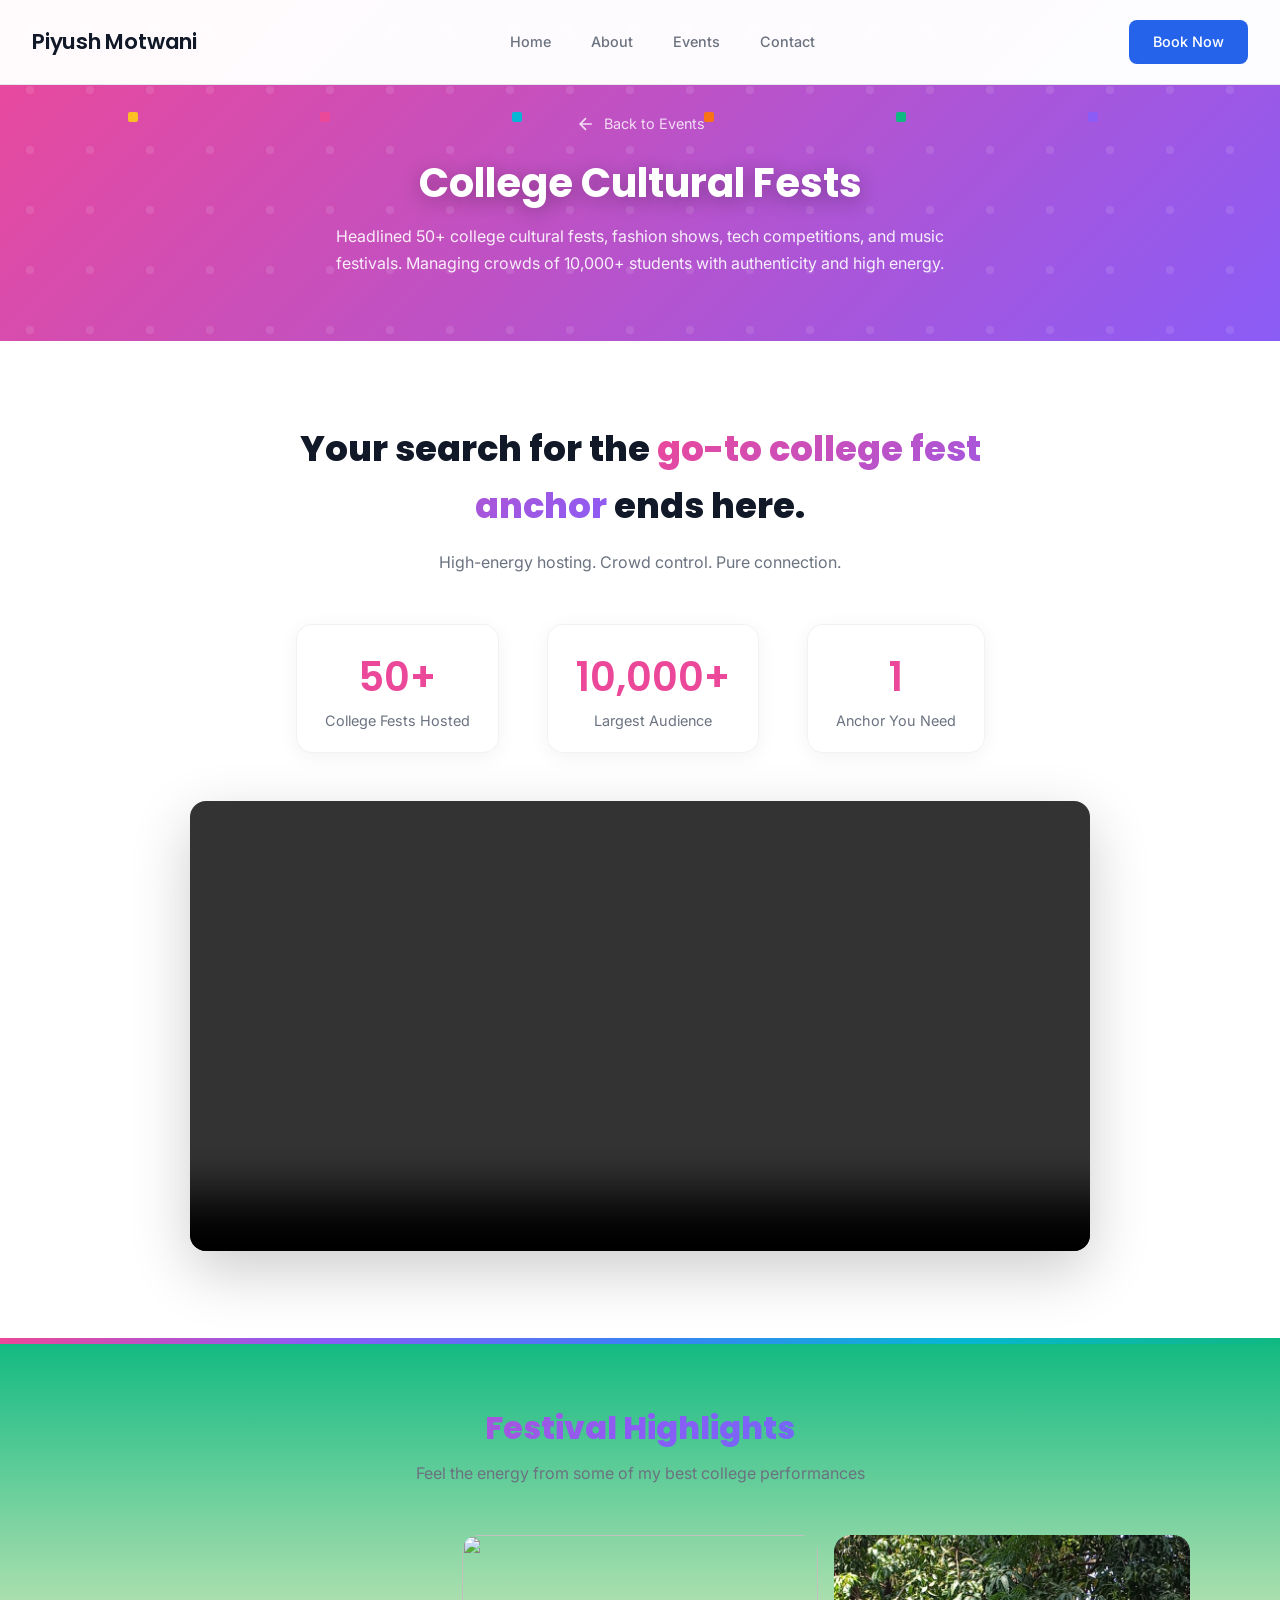
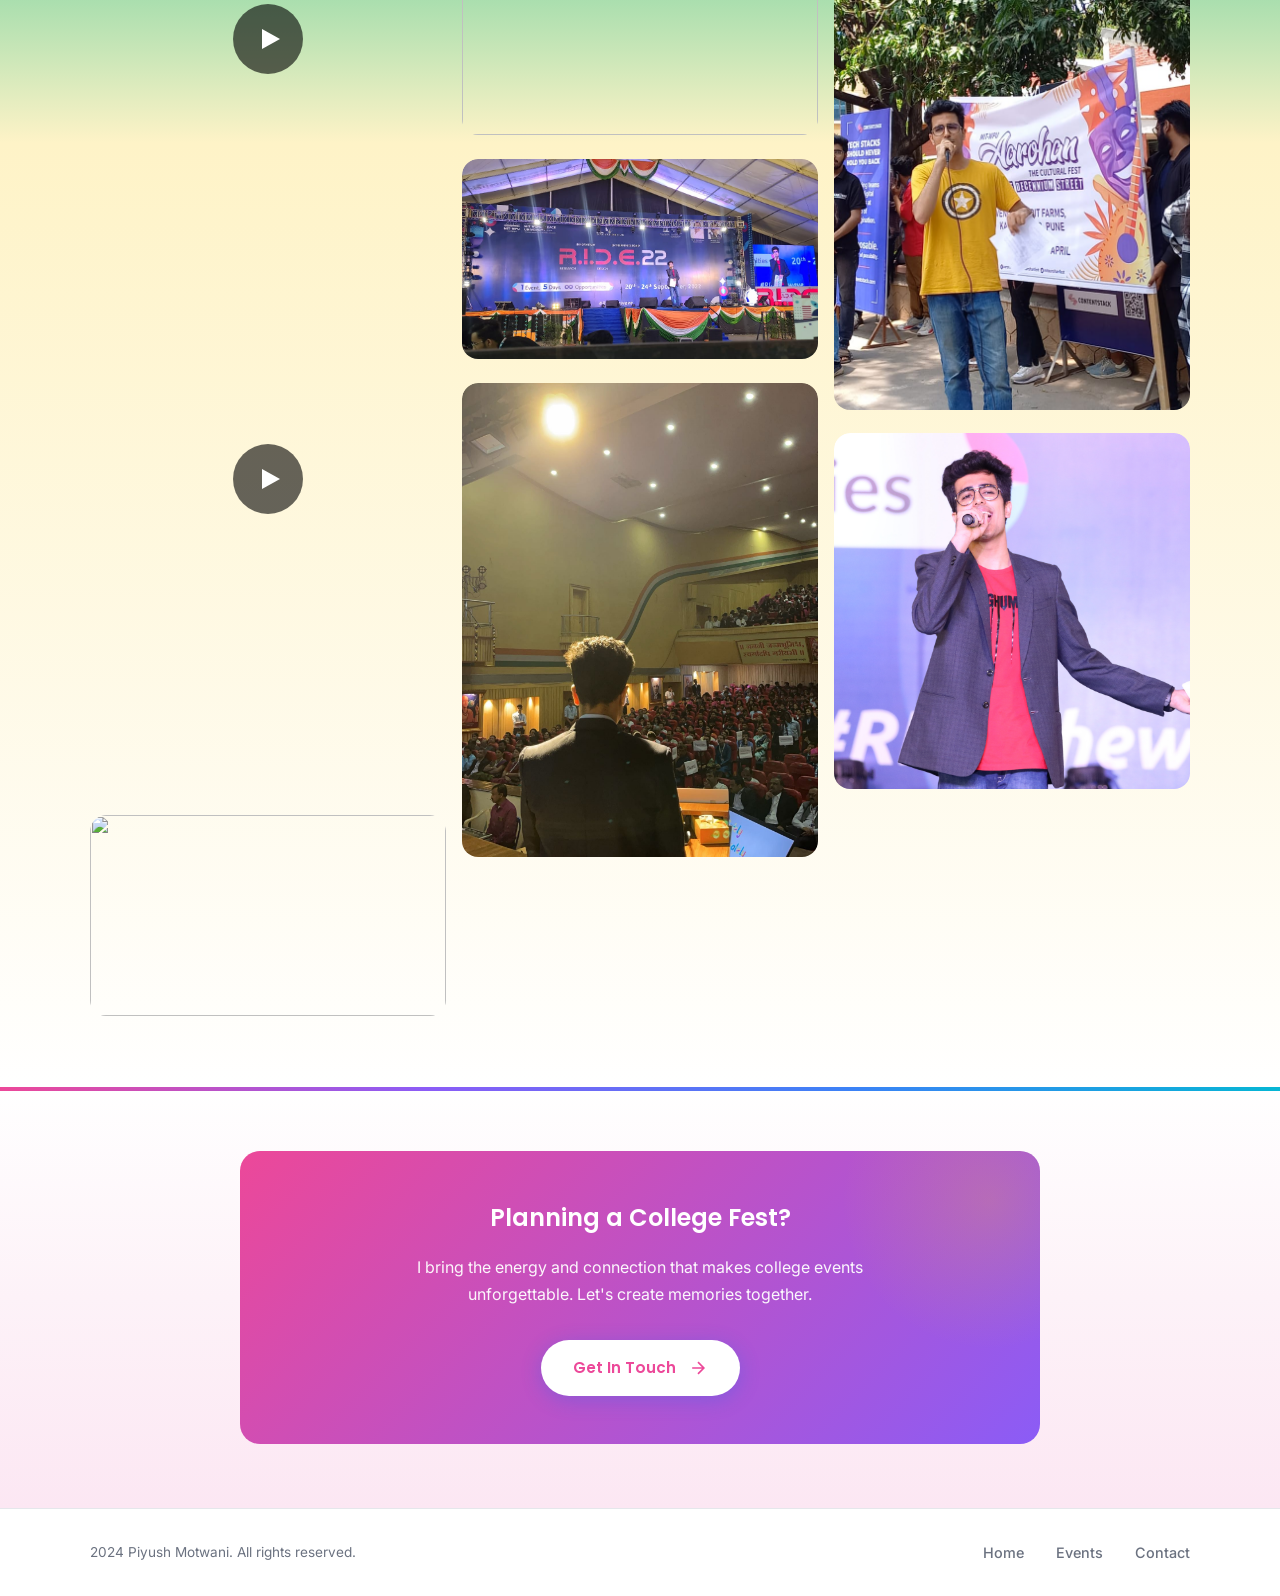
==== events/college-fests.html @ 64f646f7 "Initial portfolio upload" ====
<!DOCTYPE html>
<html lang="en">

<head>
  <meta charset="UTF-8">
  <meta name="viewport" content="width=device-width, initial-scale=1.0">
  <title>College Cultural Fests | Piyush Motwani</title>
  <meta name="description"
    content="Headlined 50+ college cultural fests, fashion shows, tech competitions, and music festivals. High energy hosting for crowds of 10,000+ students.">
  <meta name="keywords"
    content="College Fest, Cultural Events, College Host, Campus Events, Youth Events, Student Events">
  <link rel="preconnect" href="https://fonts.googleapis.com">
  <link rel="preconnect" href="https://fonts.gstatic.com" crossorigin>
  <link
    href="https://fonts.googleapis.com/css2?family=Poppins:wght@400;500;600;700;800&family=Inter:wght@400;500;600&display=swap"
    rel="stylesheet">
  <link rel="stylesheet" href="../style.css">
  <link rel="stylesheet" href="../eventpage.css">
  <style>
    /* Funky College Fest Theme - Bright & Energetic */
    :root {
      --fest-pink: #EC4899;
      --fest-purple: #8B5CF6;
      --fest-blue: #3B82F6;
      --fest-cyan: #06B6D4;
      --fest-yellow: #FBBF24;
      --fest-orange: #F97316;
      --fest-green: #10B981;
    }

    .fest-header {
      background: linear-gradient(135deg, #EC4899 0%, #8B5CF6 25%, #3B82F6 50%, #06B6D4 75%, #10B981 100%);
      background-size: 400% 400%;
      animation: gradientShift 10s ease infinite;
      color: #ffffff;
      padding: 7rem 2rem 4rem;
      position: relative;
      overflow: hidden;
    }

    .event-header.fest-header {
      width: 100%;
      max-width: 100%;
      margin: 0;
      border-radius: 0;
      /* optional */
    }

    @keyframes gradientShift {
      0% {
        background-position: 0% 50%;
      }

      50% {
        background-position: 100% 50%;
      }

      100% {
        background-position: 0% 50%;
      }
    }

    .fest-header::before {
      content: '';
      position: absolute;
      top: 0;
      left: 0;
      right: 0;
      bottom: 0;
      background: url("data:image/svg+xml,%3Csvg width='60' height='60' viewBox='0 0 60 60' xmlns='http://www.w3.org/2000/svg'%3E%3Cg fill='none' fill-rule='evenodd'%3E%3Cg fill='%23ffffff' fill-opacity='0.1'%3E%3Ccircle cx='30' cy='30' r='4'/%3E%3C/g%3E%3C/g%3E%3C/svg%3E");
      pointer-events: none;
    }

    /* Floating confetti effect */
    .confetti {
      position: absolute;
      width: 10px;
      height: 10px;
      border-radius: 2px;
      animation: confettiFall 5s linear infinite;
    }

    .confetti:nth-child(1) {
      left: 10%;
      animation-delay: 0s;
      background: var(--fest-yellow);
    }

    .confetti:nth-child(2) {
      left: 25%;
      animation-delay: 1s;
      background: var(--fest-pink);
    }

    .confetti:nth-child(3) {
      left: 40%;
      animation-delay: 2s;
      background: var(--fest-cyan);
    }

    .confetti:nth-child(4) {
      left: 55%;
      animation-delay: 0.5s;
      background: var(--fest-orange);
    }

    .confetti:nth-child(5) {
      left: 70%;
      animation-delay: 1.5s;
      background: var(--fest-green);
    }

    .confetti:nth-child(6) {
      left: 85%;
      animation-delay: 2.5s;
      background: var(--fest-purple);
    }

    @keyframes confettiFall {
      0% {
        transform: translateY(-100px) rotate(0deg);
        opacity: 1;
      }

      100% {
        transform: translateY(600px) rotate(720deg);
        opacity: 0;
      }
    }

    .fest-header .back-link {
      color: rgba(255, 255, 255, 0.8);
      position: relative;
      z-index: 10;
    }

    .fest-header .back-link:hover {
      color: #ffffff;
    }

    .fest-header .event-page-title {
      color: #ffffff;
      position: relative;
      z-index: 10;
      text-shadow: 0 4px 20px rgba(0, 0, 0, 0.3);
    }

    .fest-header .event-page-subtitle {
      color: rgba(255, 255, 255, 0.9);
      position: relative;
      z-index: 10;
    }

    /* Content Section */
    .fest-section {
      padding: 4rem 2rem;
      background: linear-gradient(180deg, #10B981 0%, #FEF3C7 30%, #ffffff 100%);
      position: relative;
    }

    .fest-section::before {
      content: '';
      position: absolute;
      top: 0;
      left: 0;
      right: 0;
      height: 6px;
      background: linear-gradient(90deg, var(--fest-pink), var(--fest-purple), var(--fest-blue), var(--fest-cyan), var(--fest-green));
    }

    .fest-container {
      max-width: 1100px;
      margin: 0 auto;
    }

    .section-header-fest {
      text-align: center;
      margin-bottom: 3rem;
    }

    .section-header-fest h2 {
      font-size: 2rem;
      font-weight: 800;
      background: linear-gradient(135deg, var(--fest-pink), var(--fest-purple), var(--fest-blue));
      -webkit-background-clip: text;
      -webkit-text-fill-color: transparent;
      background-clip: text;
      margin-bottom: 0.5rem;
    }

    .section-header-fest p {
      color: #6B7280;
      font-size: 1rem;
    }

    .fest-collage {
      column-count: 3;
      column-gap: 1rem;
    }

    /* EACH ITEM */
    .fest-collage>* {
      break-inside: avoid;
      margin-bottom: 1rem;
      border-radius: 16px;
      overflow: hidden;
    }

    .photo img,
    .video video {
      width: 100%;
      border-radius: 16px;
    }

    /* LANDSCAPE */
    .landscape img {
      aspect-ratio: 16/9;
      object-fit: cover;
    }

    /* PORTRAIT */
    .portrait img {
      aspect-ratio: 3/4;
      object-fit: cover;
    }

    /* SQUARE */
    .square img {
      aspect-ratio: 1/1;
      object-fit: cover;
    }

    /* VIDEOS */
    .video video {
      width: 100%;
      aspect-ratio: 16/9;
      object-fit: cover;
    }

    .portrait-video video {
      aspect-ratio: 9/16;
    }

    /* COMMON */
    .photo,
    .video,
    .brand-tile {
      border-radius: 16px;
      overflow: hidden;
      position: relative;
    }

    /* MEDIA */
    .photo img,
    .video video {
      width: 100%;
      height: 100%;
      object-fit: cover;
    }

    /* ===== CUSTOM LAYOUT (NOT BORING GRID) ===== */

    /* LANDSCAPE VIDEO */
    .landscape-video {
      grid-column: 1 / 5;
      grid-row: span 3;
    }

    /* PORTRAIT VIDEO */
    .portrait-video {
      grid-column: 5 / 7;
      grid-row: span 3;
    }

    /* LANDSCAPE IMAGES */
    .landscape {
      grid-column: span 3;
      grid-row: span 2;
    }

    /* PORTRAIT IMAGES */
    .portrait {
      grid-column: span 2;
      grid-row: span 3;
    }

    /* SQUARE */
    .square {
      grid-column: span 2;
      grid-row: span 2;
    }

    .brand-tile {
      padding: 2rem;
      color: white;
      text-align: center;
      font-weight: 600;
      background: linear-gradient(135deg, #EC4899, #8B5CF6);
      position: relative;
      overflow: hidden;
    }

    /* floating bubbles */
    .brand-tile::before,
    .brand-tile::after {
      content: '';
      position: absolute;
      border-radius: 50%;
      background: rgba(255, 255, 255, 0.1);
    }

    .brand-tile::before {
      width: 120px;
      height: 120px;
      top: -40px;
      right: -40px;
    }

    .brand-tile::after {
      width: 80px;
      height: 80px;
      bottom: -20px;
      left: -20px;
    }

    @media (max-width: 900px) {
      .fest-collage {
        column-count: 2;
      }
    }

    @media (max-width: 600px) {
      .fest-collage {
        column-count: 1;
      }
    }


    /* BIG NUMBER TILE */
    .big-text {
      grid-column: span 2;
      grid-row: span 2;
    }

    .big-text h3 {
      font-size: 2.5rem;
      font-weight: 800;
    }

    .big-text p {
      font-size: 0.9rem;
      opacity: 0.9;
    }

    /* KEYWORDS TILE */
    .keywords {
      grid-column: span 2;
      grid-row: span 2;
      background: linear-gradient(135deg, #3B82F6, #06B6D4);
    }

    .keywords span {
      font-size: 0.9rem;
      margin: 3px 0;
    }

    .brand-tile::after {
      content: '';
      position: absolute;
      width: 120px;
      height: 120px;
      background: rgba(255, 255, 255, 0.1);
      border-radius: 50%;
      top: -40px;
      right: -40px;
    }

    @media (max-width: 900px) {
      .fest-collage {
        grid-template-columns: repeat(2, 1fr);
        grid-auto-rows: auto;
      }

      .landscape-video,
      .portrait-video {
        grid-column: 1 / -1;
      }

      .landscape,
      .portrait,
      .square,
      .brand-tile {
        grid-column: span 1;
      }
    }

    @media (max-width: 600px) {
      .fest-collage {
        grid-template-columns: 1fr;
      }

      * {
        grid-column: 1 !important;
      }
    }



    /* Photo placeholders */
    .photo-placeholder-fest {
      background: linear-gradient(135deg, #F9FAFB 0%, #F3F4F6 100%);
      border: 2px dashed #D1D5DB;
      border-radius: 16px;
      display: flex;
      flex-direction: column;
      align-items: center;
      justify-content: center;
      padding: 1.5rem 1rem;
      text-align: center;
      transition: all 0.3s ease;
      min-height: 180px;
    }

    .photo-placeholder-fest:hover {
      border-color: var(--fest-pink);
      background: linear-gradient(135deg, #FCE7F3 0%, #F5D0FE 100%);
      transform: translateY(-5px) scale(1.02);
      box-shadow: 0 15px 40px rgba(236, 72, 153, 0.2);
    }

    .photo-placeholder-fest svg {
      width: 40px;
      height: 40px;
      color: #9CA3AF;
      margin-bottom: 0.75rem;
    }

    .photo-placeholder-fest:hover svg {
      color: var(--fest-pink);
    }

    .photo-placeholder-fest .ratio-text {
      font-family: 'Poppins', sans-serif;
      font-weight: 600;
      font-size: 0.9rem;
      color: #6B7280;
      margin-bottom: 0.25rem;
    }

    .photo-placeholder-fest:hover .ratio-text {
      color: var(--fest-pink);
    }

    .photo-placeholder-fest .instruction {
      font-size: 0.7rem;
      color: #9CA3AF;
    }

    /* Video placeholders */
    .video-placeholder-fest {
      background: linear-gradient(135deg, #1F2937 0%, #111827 100%);
      border-radius: 16px;
      display: flex;
      flex-direction: column;
      align-items: center;
      justify-content: center;
      padding: 2rem 1rem;
      text-align: center;
      position: relative;
      overflow: hidden;
      box-shadow: 0 10px 40px rgba(0, 0, 0, 0.2);
      transition: all 0.4s ease;
    }

    .video-placeholder-fest:hover {
      transform: translateY(-8px) scale(1.02);
      box-shadow: 0 20px 60px rgba(139, 92, 246, 0.3);
    }

    .video-placeholder-fest::before {
      content: '';
      position: absolute;
      top: -50%;
      left: -50%;
      width: 200%;
      height: 200%;
      background: conic-gradient(from 0deg, transparent, rgba(236, 72, 153, 0.1), transparent 30%);
      animation: rotateGlow 8s linear infinite;
    }

    @keyframes rotateGlow {
      100% {
        transform: rotate(360deg);
      }
    }

    .video-placeholder-fest svg {
      width: 48px;
      height: 48px;
      color: var(--fest-pink);
      margin-bottom: 1rem;
      position: relative;
      z-index: 1;
    }

    .video-placeholder-fest .ratio-text {
      font-family: 'Poppins', sans-serif;
      font-weight: 600;
      font-size: 0.95rem;
      color: #ffffff;
      margin-bottom: 0.25rem;
      position: relative;
      z-index: 1;
    }

    .video-placeholder-fest .instruction {
      font-size: 0.7rem;
      color: rgba(255, 255, 255, 0.5);
      position: relative;
      z-index: 1;
    }

    /* Fest CTA */
    .fest-cta {
      padding: 4rem 2rem;
      background: linear-gradient(180deg, #ffffff 0%, #FDF2F8 50%, #FCE7F3 100%);
      position: relative;
    }

    .fest-cta::before {
      content: '';
      position: absolute;
      top: 0;
      left: 0;
      right: 0;
      height: 4px;
      background: linear-gradient(90deg, var(--fest-pink), var(--fest-purple), var(--fest-blue), var(--fest-cyan));
    }

    .fest-cta .cta-box {
      background: linear-gradient(135deg, var(--fest-pink) 0%, var(--fest-purple) 100%);
      border-radius: 20px;
      padding: 3rem;
      text-align: center;
      color: #ffffff;
      position: relative;
      overflow: hidden;
    }

    .fest-cta .cta-box::before {
      content: '';
      position: absolute;
      width: 300px;
      height: 300px;
      background: radial-gradient(circle, rgba(251, 191, 36, 0.2) 0%, transparent 70%);
      top: -100px;
      right: -100px;
    }

    .fest-cta .cta-box h3 {
      font-size: 1.5rem;
      margin-bottom: 1rem;
      position: relative;
    }

    .fest-cta .cta-box p {
      opacity: 0.95;
      margin-bottom: 2rem;
      max-width: 500px;
      margin-left: auto;
      margin-right: auto;
      line-height: 1.7;
      position: relative;
    }

    .fest-cta .contact-main-cta {
      background: #ffffff;
      color: var(--fest-pink);
      position: relative;
    }

    .fest-cta .contact-main-cta:hover {
      box-shadow: 0 15px 40px rgba(0, 0, 0, 0.3);
    }

    /* Reveal animations */
    .reveal-on-scroll {
      opacity: 0;
      transform: translateY(30px);
      transition: opacity 0.8s ease, transform 0.8s ease;
    }

    .reveal-on-scroll.visible {
      opacity: 1;
      transform: translateY(0);
    }

    @media (max-width: 900px) {
      .fest-collage {
        grid-template-columns: repeat(2, 1fr);
        grid-auto-rows: auto;
      }

      .landscape,
      .portrait,
      .square {
        grid-column: span 1;
      }

      .video-2 {
        grid-column: 1 / -1;
      }
    }

    @media (max-width: 600px) {
      .fest-collage {
        grid-template-columns: 1fr;
      }

      .landscape,
      .portrait,
      .square,
      .video-2 {
        grid-column: 1;
      }
    }


    .fest-proof {
      padding: 5rem 2rem;
      background: #ffffff;
      text-align: center;
    }

    .proof-title {
      font-size: 2.2rem;
      font-weight: 800;
      max-width: 700px;
      margin: 0 auto 1rem;
    }

    .proof-title span {
      background: linear-gradient(135deg, #EC4899, #8B5CF6);
      -webkit-background-clip: text;
      -webkit-text-fill-color: transparent;
    }

    .proof-subtitle {
      color: #6B7280;
      margin-bottom: 3rem;
    }

    .proof-stats {
      display: flex;
      justify-content: center;
      gap: 3rem;
      margin-bottom: 3rem;
      flex-wrap: wrap;
    }

    .stat h3 {
      font-size: 2.5rem;
      color: #EC4899;
    }

    .stat p {
      font-size: 0.9rem;
      color: #6B7280;
    }

    .main-video video {
      width: 100%;
      max-width: 900px;
      border-radius: 16px;
      box-shadow: 0 20px 60px rgba(0, 0, 0, 0.2);
    }

    /* VIDEO CONTAINER */
    .video {
      position: relative;
      cursor: pointer;
    }

    /* VIDEO */
    .video video {
      width: 100%;
      height: 100%;
      object-fit: cover;
      border-radius: 16px;
    }

    /* PLAY BUTTON OVERLAY */
    .play-button {
      position: absolute;
      top: 50%;
      left: 50%;
      transform: translate(-50%, -50%);
      width: 70px;
      height: 70px;
      background: rgba(0, 0, 0, 0.6);
      border-radius: 50%;
      display: flex;
      align-items: center;
      justify-content: center;
      transition: 0.3s ease;
    }

    /* TRIANGLE ICON */
    .play-button::before {
      content: '';
      border-left: 18px solid white;
      border-top: 10px solid transparent;
      border-bottom: 10px solid transparent;
      margin-left: 5px;
    }

    /* HIDE BUTTON WHEN PLAYING */
    .video.playing .play-button {
      opacity: 0;
      pointer-events: none;
    }

    /* HOVER EFFECT */
    .video:hover .play-button {
      transform: translate(-50%, -50%) scale(1.1);
    }
  </style>
</head>

<body>
  <nav id="nav" class="scrolled">
    <a href="../index.html" class="logo visible">Piyush Motwani</a>
    <ul class="nav-links">
      <li><a href="../index.html#home">Home</a></li>
      <li><a href="../index.html#about">About</a></li>
      <li><a href="../index.html#events">Events</a></li>
      <li><a href="../index.html#contact">Contact</a></li>
    </ul>
    <a href="../index.html#contact" class="nav-cta">Book Now</a>
    <button class="mobile-menu-btn" id="mobileMenuBtn" aria-label="Toggle menu">
      <span></span><span></span><span></span>
    </button>
  </nav>

  <div class="mobile-nav" id="mobileNav">
    <button class="mobile-nav-close" id="mobileNavClose" aria-label="Close menu">&times;</button>
    <ul class="mobile-nav-links">
      <li><a href="../index.html#home">Home</a></li>
      <li><a href="../index.html#about">About</a></li>
      <li><a href="../index.html#events">Events</a></li>
      <li><a href="../index.html#contact">Contact</a></li>
    </ul>
  </div>

  <section class="event-header fest-header">
    <!-- Confetti elements -->
    <div class="confetti"></div>
    <div class="confetti"></div>
    <div class="confetti"></div>
    <div class="confetti"></div>
    <div class="confetti"></div>
    <div class="confetti"></div>

    <a href="../index.html#events" class="back-link">
      <svg width="20" height="20" viewBox="0 0 24 24" fill="none" stroke="currentColor" stroke-width="2">
        <path d="M19 12H5M12 19l-7-7 7-7" />
      </svg>
      Back to Events
    </a>
    <h1 class="event-page-title">College Cultural Fests</h1>
    <p class="event-page-subtitle">Headlined 50+ college cultural fests, fashion shows, tech competitions, and music
      festivals. Managing crowds of 10,000+ students with authenticity and high energy.</p>
  </section>


  <section class="fest-proof">
    <div class="fest-proof-container">

      <h2 class="proof-title reveal-on-scroll">
        Your search for the <span>go-to college fest anchor</span> ends here.
      </h2>

      <p class="proof-subtitle reveal-on-scroll">
        High-energy hosting. Crowd control. Pure connection.
      </p>

      <div class="proof-stats">
        <div class="stat reveal-on-scroll">
          <h3>50+</h3>
          <p>College Fests Hosted</p>
        </div>
        <div class="stat reveal-on-scroll" style="transition-delay:0.1s;">
          <h3>10,000+</h3>
          <p>Largest Audience</p>
        </div>
        <div class="stat reveal-on-scroll" style="transition-delay:0.2s;">
          <h3>1</h3>
          <p>Anchor You Need</p>
        </div>
      </div>

      <!-- MAIN PROOF VIDEO -->
      <div class="main-video reveal-on-scroll">
        <video src="/college_data/Goosebumps - Wait for it !.mp4" controls></video>
      </div>

    </div>
  </section>

  <section class="fest-section">
    <div class="fest-container">
      <div class="section-header-fest reveal-on-scroll">
        <h2>Festival Highlights</h2>
        <p>Feel the energy from some of my best college performances</p>
      </div>

      <div class="fest-collage">

        <!-- LANDSCAPE VIDEO -->
        <div class="video landscape-video">
          <video preload="metadata" onclick="toggleVideo(event, this)">
            <source src="/college_data/Anchoring MIT WPU Syntropy 2023 - Cultural Program.mp4">
          </video>
          <div class="play-button"></div>
        </div>

        <!-- PORTRAIT VIDEO -->
        <div class="video portrait-video">
          <video preload="metadata" onclick="toggleVideo(event, this)">
            <source src="/college_data/texephyr.mp4">
          </video>
          <div class="play-button"></div>
        </div>

        <!-- LANDSCAPE IMAGES -->
        <div class="photo landscape"><img src="/college_data/landscape1.jpg"></div>
        <div class="photo landscape"><img src="/college_data/landscape2.JPG"></div>
        <div class="photo landscape"><img src="/college_data/landscape3.jpeg"></div>

        <!-- PORTRAIT IMAGES -->
        <div class="photo portrait"><img src="/college_data/potrait1.JPG"></div>
        <div class="photo portrait"><img src="/college_data/potrait2.jpg"></div>

        <!-- SQUARE -->
        <div class="photo square"><img src="/college_data/Piyush Motwani CSI INformal photo.png"></div>


      </div>
    </div>
  </section>

  <section class="fest-cta">
    <div class="event-container">
      <div class="cta-box reveal-on-scroll">
        <h3>Planning a College Fest?</h3>
        <p>I bring the energy and connection that makes college events unforgettable. Let's create memories together.
        </p>
        <a href="../index.html#contact" class="contact-main-cta">
          <span>Get In Touch</span>
          <svg width="20" height="20" viewBox="0 0 24 24" fill="none" stroke="currentColor" stroke-width="2">
            <path d="M5 12h14M12 5l7 7-7 7" />
          </svg>
        </a>
      </div>
    </div>
  </section>

  <footer>
    <div class="footer-content">
      <p class="copyright">2024 Piyush Motwani. All rights reserved.</p>
      <div class="footer-links">
        <a href="../index.html#home">Home</a>
        <a href="../index.html#events">Events</a>
        <a href="../index.html#contact">Contact</a>
      </div>
    </div>
  </footer>

  <script>
    document.addEventListener('DOMContentLoaded', () => {
      // Mobile navigation
      const mobileMenuBtn = document.getElementById('mobileMenuBtn');
      const mobileNav = document.getElementById('mobileNav');
      const mobileNavClose = document.getElementById('mobileNavClose');
      if (mobileMenuBtn && mobileNav) {
        mobileMenuBtn.addEventListener('click', () => mobileNav.classList.add('active'));
        if (mobileNavClose) mobileNavClose.addEventListener('click', () => mobileNav.classList.remove('active'));
        mobileNav.querySelectorAll('a').forEach(link => link.addEventListener('click', () => mobileNav.classList.remove('active')));
      }

      // Scroll reveal animations
      const revealElements = document.querySelectorAll('.reveal-on-scroll');
      const observer = new IntersectionObserver((entries) => {
        entries.forEach(entry => {
          if (entry.isIntersecting) {
            entry.target.classList.add('visible');
          }
        });
      }, { threshold: 0.1 });

      revealElements.forEach(el => observer.observe(el));
    });


    function toggleVideo(event, video) {
      event.stopPropagation();

      const container = video.parentElement;

      if (video.paused) {
        // Pause others
        document.querySelectorAll(".video video").forEach(v => {
          v.pause();
          v.parentElement.classList.remove("playing");
          v.removeAttribute("controls");
        });

        video.play();
        video.setAttribute("controls", true);
        container.classList.add("playing");

      } else {
        video.pause();
        container.classList.remove("playing");
      }
    }



  </script>
</body>

</html>
---- style.css ----
* {
  margin: 0;
  padding: 0;
  box-sizing: border-box;
}

:root {
  --bg: #ffffff;
  --bg-card: #ffffff;
  --text: #111827;
  --text-muted: #6b7280;
  --primary: #2563eb;
  --primary-dark: #1d4ed8;
  --primary-light: rgba(37, 99, 235, 0.1);
  --accent: #f97316;
  --accent-light: rgba(249, 115, 22, 0.1);
  --border: #e5e7eb;
  --teal: #14b8a6;
  --teal-light: rgba(20, 184, 166, 0.1);
  --gold: #f59e0b;
  --purple: #8b5cf6;
  --purple-light: rgba(139, 92, 246, 0.1);
  --pink: #ec4899;
  --green: #10b981;
}

html {
  scroll-behavior: smooth;
}

body {
  font-family: 'Inter', sans-serif;
  background: var(--bg);
  color: var(--text);
  line-height: 1.6;
  overflow-x: hidden;
}

h1,
h2,
h3,
h4 {
  font-family: 'Poppins', sans-serif;
  font-weight: 600;
}

/* Navigation */
nav {
  position: fixed;
  top: 0;
  left: 0;
  right: 0;
  z-index: 100;
  padding: 1.25rem 2rem;
  display: flex;
  justify-content: space-between;
  align-items: center;
  transition: background 0.3s ease, box-shadow 0.3s ease;
}

nav.scrolled {
  background: rgba(255, 255, 255, 0.98);
  box-shadow: 0 1px 0 var(--border);
}

.logo {
  font-family: 'Poppins', sans-serif;
  font-size: clamp(1rem, 2.5vw, 1.35rem);
  font-weight: 600;
  color: var(--text);
  text-decoration: none;
  letter-spacing: -0.01em;
  opacity: 0;
  transition: opacity 0.3s ease;
  pointer-events: none;
  white-space: nowrap;
}

.logo.visible {
  opacity: 1;
  pointer-events: auto;
}

.nav-links {
  display: flex;
  gap: 2.5rem;
  list-style: none;
}

.nav-links a {
  color: var(--text-muted);
  text-decoration: none;
  font-size: 0.9rem;
  font-weight: 500;
  transition: color 0.3s ease;
}

.nav-links a:hover {
  color: var(--primary);
}

.nav-cta {
  background: var(--primary);
  color: #ffffff;
  padding: 0.65rem 1.5rem;
  border-radius: 8px;
  text-decoration: none;
  font-weight: 500;
  font-size: 0.9rem;
  transition: background 0.3s ease, transform 0.2s ease;
}

.nav-cta:hover {
  background: var(--primary-dark);
  transform: translateY(-1px);
}

.mobile-menu-btn {
  display: none;
  background: none;
  border: none;
  cursor: pointer;
  flex-direction: column;
  gap: 5px;
}

.mobile-menu-btn span {
  width: 24px;
  height: 2px;
  background: var(--text);
  transition: all 0.3s ease;
}

/* Floating Bubbles */
.floating-bubbles {
  position: absolute;
  inset: 0;
  overflow: hidden;
  z-index: 5;
}

.bubble {
  position: absolute;
  background: rgba(255, 255, 255, 0.95);
  border-radius: 16px;
  padding: 0.75rem 1rem;
  box-shadow: 0 8px 32px rgba(0, 0, 0, 0.1);
  border: 1px solid rgba(255, 255, 255, 0.8);
  animation: float 6s ease-in-out infinite;
  backdrop-filter: blur(10px);
  display: flex;
  align-items: center;
  justify-content: center;
  pointer-events: auto;
  cursor: pointer;
  transition: transform 0.4s cubic-bezier(0.34, 1.56, 0.64, 1),
    box-shadow 0.3s ease,
    background 0.3s ease;
}

.bubble::before {
  content: '';
  position: absolute;
  inset: -4px;
  border-radius: 20px;
  background: transparent;
  opacity: 0;
  transition: opacity 0.3s ease, transform 0.3s ease;
  z-index: -1;
}

.bubble:hover {
  animation-play-state: paused;
}

.bubble-1:hover,
.bubble-4:hover,
.bubble-7:hover {
  transform: scale(1.15) translateY(-5px);
  box-shadow: 0 0 30px rgba(37, 99, 235, 0.4),
    0 0 60px rgba(37, 99, 235, 0.2),
    0 20px 40px rgba(0, 0, 0, 0.1);
  background: rgba(255, 255, 255, 1);
}

.bubble-1:hover::before,
.bubble-4:hover::before,
.bubble-7:hover::before {
  opacity: 1;
  background: linear-gradient(135deg, rgba(37, 99, 235, 0.3), rgba(20, 184, 166, 0.3));
  animation: pulseGlow 1.5s ease-in-out infinite;
}

.bubble-2:hover,
.bubble-5:hover,
.bubble-8:hover {
  transform: scale(1.2) rotate(5deg) translateY(-10px);
  box-shadow: 0 25px 50px rgba(249, 115, 22, 0.3),
    0 15px 30px rgba(0, 0, 0, 0.1);
  background: rgba(255, 255, 255, 1);
}

.bubble-3:hover,
.bubble-9:hover {
  transform: translateX(15px) scale(1.1);
  box-shadow: -10px 10px 40px rgba(139, 92, 246, 0.3),
    0 20px 40px rgba(0, 0, 0, 0.1);
  background: rgba(255, 255, 255, 1);
}

.bubble-6:hover {
  transform: scale(1.25) translateY(-15px);
  box-shadow: 0 0 40px rgba(236, 72, 153, 0.4),
    0 0 80px rgba(236, 72, 153, 0.2),
    0 30px 50px rgba(0, 0, 0, 0.15);
  background: rgba(255, 255, 255, 1);
}

@keyframes pulseGlow {

  0%,
  100% {
    transform: scale(1);
    opacity: 0.6;
  }

  50% {
    transform: scale(1.1);
    opacity: 0.8;
  }
}

.bubble img {
  height: 32px;
  width: auto;
  max-width: 80px;
  object-fit: contain;
  transition: transform 0.3s ease, filter 0.3s ease;
}

.bubble:hover img {
  transform: scale(1.05);
  filter: brightness(1.1) contrast(1.05);
}

.bubble[data-tooltip]::after {
  content: attr(data-tooltip);
  position: absolute;
  bottom: -35px;
  left: 50%;
  transform: translateX(-50%) translateY(5px);
  background: var(--text);
  color: #ffffff;
  padding: 0.4rem 0.75rem;
  border-radius: 6px;
  font-family: 'Poppins', sans-serif;
  font-size: 0.7rem;
  font-weight: 500;
  white-space: nowrap;
  opacity: 0;
  visibility: hidden;
  transition: opacity 0.3s ease, transform 0.3s ease;
  z-index: 100;
  box-shadow: 0 4px 12px rgba(0, 0, 0, 0.15);
}

.bubble[data-tooltip]:hover::after {
  opacity: 1;
  visibility: visible;
  transform: translateX(-50%) translateY(0);
}

.bubble-1 {
  top: 12%;
  left: 6%;
  animation-delay: 0s;
}

.bubble-1 img {
  height: 40px;
  max-width: 90px;
}

.bubble-2 {
  top: 20%;
  right: 8%;
  animation-delay: 1s;
}

.bubble-2 img {
  height: 50px;
  max-width: 70px;
}

.bubble-3 {
  top: 65%;
  left: 4%;
  animation-delay: 2s;
}

.bubble-3 img {
  height: 28px;
  max-width: 90px;
}

.bubble-4 {
  top: 75%;
  right: 6%;
  animation-delay: 0.5s;
}

.bubble-4 img {
  height: 24px;
  max-width: 85px;
}

.bubble-5 {
  top: 42%;
  left: 2%;
  animation-delay: 1.5s;
}

.bubble-5 img {
  height: 28px;
  max-width: 70px;
}

.bubble-6 {
  top: 8%;
  right: 22%;
  animation-delay: 2.5s;
}

.bubble-6 img {
  height: 55px;
  max-width: 60px;
}

.bubble-7 {
  top: 82%;
  left: 18%;
  padding: 0.5rem;
  border-radius: 8px;
  animation-delay: 3s;
}

.bubble-7 img {
  height: 64px;
  max-width: 100px;
}

.bubble-8 {
  top: 48%;
  right: 3%;
  animation-delay: 3.5s;
}

.bubble-8 img {
  height: 30px;
  max-width: 100px;
}

.bubble-9 {
  top: 30%;
  left: 10%;
  animation-delay: 4s;
}

.bubble-9 img {
  height: 50px;
  max-width: 60px;
}

@keyframes float {

  0%,
  100% {
    transform: translateY(0px) rotate(0deg);
  }

  25% {
    transform: translateY(-12px) rotate(1deg);
  }

  50% {
    transform: translateY(-6px) rotate(-1deg);
  }

  75% {
    transform: translateY(-18px) rotate(1deg);
  }
}

/* Hero Section */
.hero {
  min-height: 70vh;
  display: flex;
  align-items: center;
  justify-content: center;
  position: relative;
  overflow: hidden;
  padding: 2rem;
  background: linear-gradient(135deg, #f0f9ff 0%, #ffffff 40%, #fef3c7 70%, #ffedd5 100%);
}

.hero-content {
  text-align: center;
  z-index: 10;
  position: relative;
  max-width: 800px;
}

.hero-label {
  animation: fadeSlideUp 0.8s ease forwards;
  animation-delay: 0.2s;
  opacity: 0;
}

.hero-name {
  animation: fadeSlideUp 0.8s ease forwards;
  animation-delay: 0.4s;
  opacity: 0;
}

.hero-tagline {
  animation: fadeSlideUp 0.8s ease forwards;
  animation-delay: 0.6s;
  opacity: 0;
}

@keyframes fadeSlideUp {
  from {
    opacity: 0;
    transform: translateY(30px);
  }

  to {
    opacity: 1;
    transform: translateY(0);
  }
}

.hero-label {
  color: var(--primary);
  font-family: 'Poppins', sans-serif;
  font-size: 0.85rem;
  font-weight: 600;
  letter-spacing: 2px;
  text-transform: uppercase;
  margin-bottom: 1.5rem;
  display: inline-block;
  background: var(--primary-light);
  padding: 0.5rem 1rem;
  border-radius: 30px;
}

.hero-name {
  font-size: clamp(2rem, 6vw, 4rem);
  font-weight: 700;
  line-height: 1.1;
  margin-bottom: 1.5rem;
  color: var(--text);
  letter-spacing: -0.02em;
}

.hero-tagline {
  font-size: clamp(0.9rem, 2vw, 1.1rem);
  color: var(--text-muted);
  max-width: 580px;
  margin: 0 auto;
  line-height: 1.7;
}

/* Video Showcase Carousel Section */
.video-showcase {
  padding: 2rem 0;
  background: linear-gradient(180deg, #ffedd5 0%, #ffffff 100%);
  overflow: hidden;
  position: relative;
}

.showcase-container {
  width: 100%;
  overflow: hidden;
}

.video-carousel {
  width: 100%;
  overflow: hidden;
  position: relative;
}

.video-track {
  display: flex;
  animation: scrollVideos 30s linear infinite;
  width: max-content;
  gap: 1rem;
}

.video-track:hover {
  animation-play-state: paused;
}

.video-item {
  flex-shrink: 0;
  width: 280px;
  height: 180px;
  border-radius: 12px;
  overflow: hidden;
  position: relative;
  background: #000;
}

.video-item video {
  width: 100%;
  height: 100%;
  object-fit: cover;
}

.video-item iframe {
  width: 100%;
  height: 100%;
  border: none;
  pointer-events: none;
}

/* Video Placeholder Styles */
.video-placeholder {
  width: 100%;
  height: 100%;
  display: flex;
  align-items: center;
  justify-content: center;
  background: linear-gradient(135deg, #1a1a2e 0%, #16213e 50%, #0f3460 100%);
  position: relative;
  overflow: hidden;
}

.video-placeholder::before {
  content: '';
  position: absolute;
  top: -50%;
  left: -50%;
  width: 200%;
  height: 200%;
  background: conic-gradient(from 0deg, transparent, rgba(99, 102, 241, 0.1), transparent 30%);
  animation: rotatePlaceholder 8s linear infinite;
}

@keyframes rotatePlaceholder {
  100% {
    transform: rotate(360deg);
  }
}

.placeholder-content {
  position: relative;
  z-index: 1;
  display: flex;
  flex-direction: column;
  align-items: center;
  gap: 0.5rem;
  color: rgba(255, 255, 255, 0.6);
}

.placeholder-content svg {
  opacity: 0.5;
  color: rgba(99, 102, 241, 0.8);
}

.placeholder-content span {
  font-family: 'Poppins', sans-serif;
  font-weight: 600;
  font-size: 0.9rem;
}

.placeholder-content small {
  font-size: 0.65rem;
  opacity: 0.5;
  max-width: 200px;
  text-align: center;
  word-break: break-all;
}

/* Video wrapper to hide YouTube branding */
.video-wrapper {
  position: relative;
  width: 100%;
  height: 100%;
  overflow: hidden;
}

.video-wrapper iframe {
  position: absolute;
  top: 50%;
  left: 50%;
  width: 140%;
  height: 140%;
  transform: translate(-50%, -50%);
  pointer-events: none;
}

@keyframes scrollVideos {
  0% {
    transform: translateX(0);
  }

  100% {
    transform: translateX(-50%);
  }
}

/* Stats Section */
.stats-section {
  padding: 3rem 2rem;
  background: linear-gradient(180deg, #ffffff 0%, #f0f9ff 100%);
}

.stats-container {
  display: flex;
  justify-content: center;
  gap: 2rem;
  flex-wrap: wrap;
  max-width: 900px;
  margin: 0 auto;
}

.stat {
  text-align: center;
  background: rgba(255, 255, 255, 0.8);
  padding: 1.25rem 1.75rem;
  border-radius: 16px;
  border: 1px solid rgba(0, 0, 0, 0.05);
  box-shadow: 0 4px 20px rgba(0, 0, 0, 0.05);
  transition: transform 0.4s cubic-bezier(0.34, 1.56, 0.64, 1),
    box-shadow 0.3s ease,
    border-color 0.3s ease;
  cursor: default;
  min-width: 140px;
}

.stat:hover {
  transform: translateY(-8px) scale(1.02);
  box-shadow: 0 20px 40px rgba(0, 0, 0, 0.1);
  border-color: var(--primary);
}

.stat:nth-child(2):hover {
  border-color: var(--accent);
}

.stat:nth-child(3):hover {
  border-color: var(--teal);
}

.stat-number {
  font-family: 'Poppins', sans-serif;
  font-size: 2rem;
  font-weight: 700;
  color: var(--primary);
  line-height: 1;
}

.stat:nth-child(2) .stat-number {
  color: var(--accent);
}

.stat:nth-child(3) .stat-number {
  color: var(--teal);
}

.stat-label {
  font-size: 0.8rem;
  color: var(--text-muted);
  margin-top: 0.5rem;
  font-weight: 500;
}

/* About Section */
.about {
  padding: 5rem 2rem;
  background: linear-gradient(180deg, #ffffff 0%, #f0f9ff 100%);
  position: relative;
}

.about::before {
  content: '';
  position: absolute;
  top: 0;
  left: 0;
  right: 0;
  height: 4px;
  background: linear-gradient(90deg, var(--primary), var(--teal), var(--accent));
}

.about-container {
  max-width: 900px;
  margin: 0 auto;
  text-align: center;
}

.section-label {
  color: var(--primary);
  font-family: 'Poppins', sans-serif;
  font-size: 0.8rem;
  font-weight: 600;
  letter-spacing: 2px;
  text-transform: uppercase;
  margin-bottom: 1rem;
}

.section-title {
  font-size: clamp(1.5rem, 4vw, 2.25rem);
  font-weight: 600;
  margin-bottom: 2rem;
  color: var(--text);
  letter-spacing: -0.01em;
}

.about-content {
  max-width: 700px;
  margin: 0 auto 2.5rem;
}

.about-content p {
  color: var(--text-muted);
  margin-bottom: 1.5rem;
  font-size: 1rem;
  line-height: 1.8;
}

.about-content .highlight {
  color: var(--text);
  font-weight: 500;
}

.about-badges {
  display: flex;
  justify-content: center;
  gap: 1rem;
  flex-wrap: wrap;
  margin-top: 2rem;
}

.badge {
  display: flex;
  align-items: center;
  gap: 0.5rem;
  padding: 0.75rem 1.25rem;
  border-radius: 50px;
  font-family: 'Poppins', sans-serif;
  font-size: 0.85rem;
  font-weight: 600;
  transition: transform 0.4s cubic-bezier(0.34, 1.56, 0.64, 1),
    box-shadow 0.3s ease;
  cursor: default;
}

.badge:hover {
  transform: translateY(-5px) scale(1.05);
}

.badge-blue:hover {
  box-shadow: 0 10px 30px rgba(37, 99, 235, 0.3);
}

.badge-orange:hover {
  box-shadow: 0 10px 30px rgba(249, 115, 22, 0.3);
}

.badge-teal:hover {
  box-shadow: 0 10px 30px rgba(20, 184, 166, 0.3);
}

.badge-icon {
  display: flex;
  align-items: center;
  justify-content: center;
}

.badge-icon svg {
  width: 18px;
  height: 18px;
}

.badge-blue {
  background: var(--primary-light);
  color: var(--primary);
}

.badge-blue .badge-icon {
  color: var(--primary);
}

.badge-orange {
  background: var(--accent-light);
  color: #c2410c;
}

.badge-orange .badge-icon {
  color: var(--accent);
}

.badge-teal {
  background: var(--teal-light);
  color: #0f766e;
}

.badge-teal .badge-icon {
  color: var(--teal);
}

/* Events Section */
.events {
  padding: 5rem 2rem;
  background: linear-gradient(180deg, #fef3c7 0%, #fffbeb 30%, #ffffff 100%);
  position: relative;
}

.events::before {
  content: '';
  position: absolute;
  top: 0;
  left: 0;
  right: 0;
  height: 4px;
  background: linear-gradient(90deg, var(--gold), var(--accent), var(--pink));
}

.events-container {
  max-width: 1100px;
  margin: 0 auto;
}

.events-header {
  text-align: center;
  margin-bottom: 3rem;
}

.events-header .section-label {
  color: var(--accent);
}

.events-description {
  color: var(--text-muted);
  max-width: 550px;
  margin: 0 auto;
  line-height: 1.7;
}

.events-grid {
  display: grid;
  grid-template-columns: repeat(3, 1fr);
  gap: 1.5rem;
}

.event-card {
  background: var(--bg-card);
  border: 1px solid var(--border);
  border-radius: 16px;
  overflow: hidden;
  cursor: pointer;
  transition: transform 0.5s cubic-bezier(0.34, 1.56, 0.64, 1),
    border-color 0.3s ease,
    box-shadow 0.4s ease;
  text-decoration: none;
  color: inherit;
  display: block;
  position: relative;
}

.event-card::before {
  content: '';
  position: absolute;
  top: 0;
  left: 0;
  right: 0;
  height: 4px;
  background: linear-gradient(90deg, var(--primary), var(--accent));
  transform: scaleX(0);
  transform-origin: left;
  transition: transform 0.4s cubic-bezier(0.34, 1.56, 0.64, 1);
  z-index: 10;
  border-radius: 16px 16px 0 0;
}

/* Enhanced card glow on hover */
.event-card::after {
  content: '';
  position: absolute;
  inset: -2px;
  border-radius: 18px;
  background: linear-gradient(135deg, rgba(249, 115, 22, 0.5), rgba(37, 99, 235, 0.5));
  opacity: 0;
  z-index: -1;
  transition: opacity 0.4s ease;
  filter: blur(15px);
}

.event-card:hover {
  transform: translateY(-12px) scale(1.02);
  border-color: transparent;
  box-shadow: 0 25px 50px rgba(0, 0, 0, 0.15),
    0 0 40px rgba(249, 115, 22, 0.15);
}

.event-card:hover::before {
  transform: scaleX(1);
}

.event-card:hover::after {
  opacity: 1;
}

.event-image {
  width: 100%;
  height: 100%;
  object-fit: cover;
  background: linear-gradient(135deg, #f8fafc, #f1f5f9);
  transition: transform 0.6s cubic-bezier(0.34, 1.56, 0.64, 1);
}

.event-card:hover .event-image {
  transform: scale(1.05);
}

.event-content {
  position: relative;
  background: var(--bg-card);
  padding: 1rem;
}

.event-title {
  font-family: 'Poppins', sans-serif;
  font-size: 1rem;
  font-weight: 600;
  margin-bottom: 0.75rem;
  color: var(--text);
  transition: color 0.3s ease;
}

.event-card:hover .event-title {
  color: var(--accent);
}

.event-arrow {
  display: flex;
  align-items: center;
  gap: 0.5rem;
  color: var(--accent);
  font-size: 0.8rem;
  font-weight: 500;
  opacity: 0;
  transition: opacity 0.3s ease, transform 0.3s ease;
}

.event-card:hover .event-arrow {
  opacity: 1;
  transform: translateX(4px);
}

/* Contact Section */
.contact {
  padding: 5rem 2rem;
  background: linear-gradient(180deg, #ede9fe 0%, #f5f3ff 30%, #ffffff 100%);
  position: relative;
}

.contact::before {
  content: '';
  position: absolute;
  top: 0;
  left: 0;
  right: 0;
  height: 4px;
  background: linear-gradient(90deg, var(--purple), var(--primary), var(--teal));
}

.contact-container {
  max-width: 800px;
  margin: 0 auto;
}

.contact-center {
  text-align: center;
}

.contact-center .section-label {
  color: var(--purple);
}

.contact-description {
  color: var(--text-muted);
  margin-bottom: 1rem;
  line-height: 1.7;
  max-width: 600px;
  margin-left: auto;
  margin-right: auto;
}

.contact-response-time {
  color: var(--primary);
  font-family: 'Poppins', sans-serif;
  font-weight: 600;
  font-size: 1rem;
  margin-bottom: 2rem;
  padding: 0.75rem 1.5rem;
  background: var(--primary-light);
  border-radius: 50px;
  display: inline-block;
}

.contact-cards {
  display: flex;
  justify-content: center;
  gap: 1rem;
  margin-bottom: 2rem;
  flex-wrap: wrap;
}

.contact-card {
  display: flex;
  align-items: center;
  gap: 1rem;
  padding: 1rem 1.25rem;
  background: #ffffff;
  border: 1px solid var(--border);
  border-radius: 12px;
  text-decoration: none;
  color: inherit;
  transition: transform 0.4s cubic-bezier(0.34, 1.56, 0.64, 1),
    box-shadow 0.3s ease,
    border-color 0.3s ease;
  min-width: 200px;
  position: relative;
  overflow: hidden;
}

.contact-card::after {
  content: '';
  position: absolute;
  top: 0;
  left: -100%;
  width: 100%;
  height: 100%;
  background: linear-gradient(90deg, transparent, rgba(255, 255, 255, 0.4), transparent);
  transition: left 0.5s ease;
}

.contact-card:hover {
  transform: translateY(-6px) scale(1.02);
  box-shadow: 0 20px 40px rgba(0, 0, 0, 0.12);
}

.contact-card:hover::after {
  left: 100%;
}

.contact-card-icon {
  width: 44px;
  height: 44px;
  border-radius: 12px;
  display: flex;
  align-items: center;
  justify-content: center;
  flex-shrink: 0;
}

.email-icon {
  background: var(--primary-light);
  color: var(--primary);
}

.instagram-icon {
  background: linear-gradient(135deg, #fce7f3, #fdf2f8);
  color: #db2777;
}

.linkedin-icon {
  background: var(--primary-light);
  color: var(--primary);
}

.contact-card:hover .email-icon {
  background: var(--primary);
  color: #ffffff;
}

.contact-card:hover .instagram-icon {
  background: linear-gradient(135deg, #ec4899, #db2777);
  color: #ffffff;
}

.contact-card:hover .linkedin-icon {
  background: var(--primary);
  color: #ffffff;
}

.contact-card-text {
  display: flex;
  flex-direction: column;
  text-align: left;
}

.contact-card-label {
  font-size: 0.7rem;
  color: var(--text-muted);
  font-weight: 500;
}

.contact-card-value {
  font-family: 'Poppins', sans-serif;
  font-size: 0.85rem;
  font-weight: 600;
  color: var(--text);
}

.contact-main-cta {
  display: inline-flex;
  align-items: center;
  gap: 0.75rem;
  background: linear-gradient(135deg, var(--primary) 0%, var(--primary-dark) 100%);
  color: #ffffff;
  padding: 1rem 2rem;
  border-radius: 50px;
  text-decoration: none;
  font-family: 'Poppins', sans-serif;
  font-size: 0.95rem;
  font-weight: 600;
  transition: transform 0.4s cubic-bezier(0.34, 1.56, 0.64, 1),
    box-shadow 0.3s ease;
  box-shadow: 0 4px 20px rgba(37, 99, 235, 0.3);
  position: relative;
  overflow: hidden;
}

.contact-main-cta::before {
  content: '';
  position: absolute;
  top: 0;
  left: -100%;
  width: 100%;
  height: 100%;
  background: linear-gradient(90deg, transparent, rgba(255, 255, 255, 0.3), transparent);
  transition: left 0.6s ease;
}

.contact-main-cta:hover {
  transform: translateY(-5px) scale(1.03);
  box-shadow: 0 15px 40px rgba(37, 99, 235, 0.45);
}

.contact-main-cta:hover::before {
  left: 100%;
}

.contact-main-cta svg {
  transition: transform 0.3s ease;
}

.contact-main-cta:hover svg {
  transform: translateX(4px);
}

/* Footer */
footer {
  padding: 2rem;
  border-top: 1px solid var(--border);
  background: var(--bg);
}

.footer-content {
  max-width: 1100px;
  margin: 0 auto;
  display: flex;
  justify-content: space-between;
  align-items: center;
  flex-wrap: wrap;
  gap: 1rem;
}

.footer-links {
  display: flex;
  gap: 2rem;
}

.footer-links a {
  color: var(--text-muted);
  text-decoration: none;
  font-size: 0.9rem;
  font-weight: 500;
  transition: color 0.3s ease;
}

.footer-links a:hover {
  color: var(--primary);
}

.copyright {
  color: var(--text-muted);
  font-size: 0.85rem;
}

/* Mobile Navigation */
.mobile-nav {
  position: fixed;
  top: 0;
  right: -100%;
  width: 280px;
  height: 100vh;
  background: var(--bg);
  border-left: 1px solid var(--border);
  z-index: 200;
  padding: 5rem 2rem 2rem;
  transition: right 0.3s ease;
  box-shadow: -10px 0 30px rgba(0, 0, 0, 0.1);
}

.mobile-nav.active {
  right: 0;
}

.mobile-nav-links {
  list-style: none;
  display: flex;
  flex-direction: column;
  gap: 1.5rem;
}

.mobile-nav-links a {
  color: var(--text);
  text-decoration: none;
  font-size: 1.1rem;
  font-weight: 500;
  transition: color 0.3s ease;
}

.mobile-nav-links a:hover {
  color: var(--primary);
}

.mobile-nav-close {
  position: absolute;
  top: 1.5rem;
  right: 1.5rem;
  background: none;
  border: none;
  color: var(--text);
  cursor: pointer;
  font-size: 1.75rem;
  line-height: 1;
}

/* Animations */
.animate-on-scroll {
  opacity: 0;
  transform: translateY(40px);
  transition: opacity 0.8s cubic-bezier(0.16, 1, 0.3, 1),
    transform 0.8s cubic-bezier(0.16, 1, 0.3, 1);
}

.animate-on-scroll.visible {
  opacity: 1;
  transform: translateY(0);
}

.scale-up {
  opacity: 0;
  transform: scale(0.85);
  transition: opacity 0.7s cubic-bezier(0.16, 1, 0.3, 1),
    transform 0.7s cubic-bezier(0.16, 1, 0.3, 1);
}

.scale-up.visible {
  opacity: 1;
  transform: scale(1);
}

.stagger-1 {
  transition-delay: 0.1s;
}

.stagger-2 {
  transition-delay: 0.2s;
}

.stagger-3 {
  transition-delay: 0.3s;
}

.stagger-4 {
  transition-delay: 0.4s;
}

.stagger-5 {
  transition-delay: 0.5s;
}

.stagger-6 {
  transition-delay: 0.6s;
}

.fade-in {
  opacity: 0;
  transform: translateY(20px);
  transition: opacity 0.6s ease, transform 0.6s ease;
}

.fade-in.visible {
  opacity: 1;
  transform: translateY(0);
}

.parallax-section {
  position: relative;
  overflow: hidden;
}

.scroll-progress {
  position: fixed;
  top: 0;
  left: 0;
  height: 3px;
  background: linear-gradient(90deg, var(--primary), var(--accent), var(--teal));
  width: 0%;
  z-index: 1000;
  transition: width 0.1s ease;
  box-shadow: 0 0 10px var(--primary);
}

.card-shine {
  position: relative;
  overflow: hidden;
}

.card-shine::before {
  content: '';
  position: absolute;
  top: 0;
  left: -75%;
  width: 50%;
  height: 100%;
  background: linear-gradient(to right,
      transparent 0%,
      rgba(255, 255, 255, 0.3) 50%,
      transparent 100%);
  transform: skewX(-25deg);
  transition: left 0.5s ease;
}

.card-shine:hover::before {
  left: 125%;
}

.btn {
  padding: 0.9rem 1.75rem;
  border-radius: 10px;
  font-weight: 500;
  text-decoration: none;
  font-size: 0.95rem;
  transition: all 0.3s ease;
  display: inline-flex;
  align-items: center;
  gap: 0.5rem;
  cursor: pointer;
  border: none;
}

.btn-primary {
  background: var(--primary);
  color: #ffffff;
}

.btn-primary:hover {
  background: var(--primary-dark);
  transform: translateY(-2px);
}

/* Responsive */
@media (max-width: 1024px) {
  .bubble img {
    height: 26px;
    max-width: 65px;
  }

  .bubble-1 img,
  .bubble-2 img,
  .bubble-6 img {
    height: 32px;
  }

  .bubble {
    padding: 0.6rem 0.9rem;
  }

  .bubble-1 {
    top: 10%;
    left: 3%;
  }

  .bubble-2 {
    top: 18%;
    right: 5%;
  }

  .bubble-3 {
    top: 60%;
    left: 2%;
  }

  .bubble-4 {
    top: 72%;
    right: 3%;
  }

  .bubble-5 {
    top: 38%;
    left: 1%;
  }

  .bubble-6 {
    top: 6%;
    right: 18%;
  }

  .bubble-7 {
    top: 80%;
    left: 15%;
  }

  .bubble-8 {
    top: 45%;
    right: 2%;
  }

  .bubble-9 {
    top: 28%;
    left: 5%;
  }
}

@media (max-width: 768px) {

  .nav-links,
  .nav-cta {
    display: none;
  }

  .mobile-menu-btn {
    display: flex;
  }

  .hero {
    padding-top: 5rem;
    min-height: 60vh;
  }

  .hero-name {
    font-size: clamp(1.75rem, 8vw, 2.5rem);
  }

  .floating-bubbles {
    position: absolute;
    top: auto;
    bottom: 0;
    left: 0;
    right: 0;
    height: auto;
    display: flex;
    flex-wrap: wrap;
    justify-content: center;
    gap: 0.5rem;
    padding: 1rem;
    background: linear-gradient(to top, rgba(255, 255, 255, 0.95) 0%, rgba(255, 255, 255, 0.8) 50%, transparent 100%);
    z-index: 5;
  }

  .bubble {
    position: relative;
    top: auto !important;
    left: auto !important;
    right: auto !important;
    bottom: auto !important;
    padding: 0.4rem 0.6rem;
    border-radius: 10px;
    animation: none;
    transform: none;
    box-shadow: 0 4px 15px rgba(0, 0, 0, 0.08);
  }

  .bubble img {
    height: 20px;
    max-width: 50px;
  }

  .bubble-1 img,
  .bubble-2 img,
  .bubble-6 img {
    height: 24px;
  }

  .bubble:hover {
    transform: scale(1.1) translateY(-3px) !important;
    box-shadow: 0 8px 25px rgba(37, 99, 235, 0.25) !important;
  }

  .bubble[data-tooltip]::after {
    display: none;
  }

  .hero {
    padding-bottom: 6rem;
  }

  .video-item {
    width: 220px;
    height: 140px;
  }

  .stats-container {
    gap: 1rem;
  }

  .stat {
    padding: 1rem;
    min-width: 100px;
  }

  .stat-number {
    font-size: 1.5rem;
  }

  .stat-label {
    font-size: 0.7rem;
  }

  .events-grid {
    grid-template-columns: repeat(2, 1fr);
  }

  .event-image {
    height: 100px;
  }

  .event-title {
    font-size: 0.85rem;
  }

  .contact-cards {
    flex-direction: column;
    align-items: center;
  }

  .contact-card {
    width: 100%;
    max-width: 300px;
  }

  .footer-content {
    flex-direction: column;
    text-align: center;
  }

  .event-image-wrapper {
    height: 100px;
  }

  .event-logo {
    width: 32px;
    height: 32px;
  }

}

@media (max-width: 480px) {
  nav {
    padding: 1rem;
  }

  .hero-name {
    font-size: 1.75rem;
  }

  .section-title {
    font-size: 1.4rem;
  }

  .about,
  .events,
  .contact {
    padding: 4rem 1rem;
  }

  .about-badges {
    gap: 0.5rem;
  }

  .badge {
    padding: 0.5rem 0.75rem;
    font-size: 0.7rem;
  }

  .contact-main-cta {
    padding: 0.9rem 1.5rem;
    font-size: 0.85rem;
  }

  .video-item {
    width: 180px;
    height: 115px;
  }

  .events-grid {
    grid-template-columns: 1fr 1fr;
    gap: 0.75rem;
  }

  .event-content {
    padding: 0.75rem;
  }

  .event-image {
    height: 80px;
  }

  .event-title {
    font-size: 0.75rem;
    margin-bottom: 0.5rem;
  }

  .event-arrow {
    font-size: 0.7rem;
  }

  .event-image-wrapper {
    height: 80px;
  }

  .event-logo {
    width: 28px;
    height: 28px;
  }
}


/* Wrapper for image + logo */
.event-image-wrapper {
  position: relative;
  width: 100%;
  height: 140px;
  /* match your current image height */
  overflow: hidden;
}

/* Make sure image fills wrapper */
.event-image-wrapper .event-image {
  width: 100%;
  height: 100%;
  object-fit: cover;
}

/* 🔥 Logo badge */
.event-logo {
  position: absolute;
  top: 8px;
  right: 8px;
  width: 40px;
  height: 40px;
  object-fit: contain;
  background: rgba(255, 255, 255, 0.9);
  padding: 5px;
  border-radius: 8px;
  box-shadow: 0 4px 10px rgba(0, 0, 0, 0.1);
}

/* Optional: subtle dark overlay for readability */
.event-image-wrapper::after {
  content: "";
  position: absolute;
  inset: 0;
  background: linear-gradient(to top, rgba(0, 0, 0, 0.25), transparent);
}

/* 🔥 LOGO MODE (for logo-only cards) */
.logo-card {
  background: linear-gradient(135deg, #f8fafc, #f1f5f9);
  display: flex;
  align-items: center;
  justify-content: center;
}

.logo-card .event-image {
  width: 80%;
  height: 80%;
  object-fit: contain; /* IMPORTANT */
}

/* Hover effect */
.event-card:hover .logo-card .event-image {
  transform: scale(1.08);
}

.icc-purple .event-image-wrapper {
  background: linear-gradient(135deg, #6A0D5F, #7A0F6B);
}

.icc-purple .event-image-wrapper::after {
  display: none !important;
}
---- eventpage.css ----
/* Event Page Specific Styles */

/* Event Header */
.event-header {
  padding: 6rem 2rem 3rem;
  background: linear-gradient(180deg, #f0f9ff 0%, #ffffff 100%);
  text-align: center;

  width: 100%;
  max-width: 100%;
  margin: 0;
  border-radius: 0;
}

.back-link {
  display: inline-flex;
  align-items: center;
  gap: 0.5rem;
  color: var(--text-muted);
  text-decoration: none;
  font-size: 0.9rem;
  margin-bottom: 1.5rem;
  transition: color 0.3s ease;
}

.back-link:hover {
  color: var(--primary);
}

.event-page-title {
  font-size: clamp(1.75rem, 5vw, 2.5rem);
  font-weight: 700;
  color: var(--text);
  margin-bottom: 1rem;
  line-height: 1.2;
}

.event-page-subtitle {
  font-size: 1rem;
  color: var(--text-muted);
  max-width: 650px;
  margin: 0 auto;
  line-height: 1.7;
}

/* G20 Collage Section */
.collage-section {
  padding: 2rem;
  background: linear-gradient(180deg, #ffffff 0%, #fef3c7 50%, #ffedd5 100%);
}

.collage-container {
  max-width: 1100px;
  margin: 0 auto;
  position: relative;
}

.collage-grid {
  display: grid;
  grid-template-columns: repeat(3, 1fr);
  grid-template-rows: repeat(3, auto);
  gap: 1rem;
}

.collage-item {
  border-radius: 12px;
  overflow: hidden;
  box-shadow: 0 4px 20px rgba(0, 0, 0, 0.1);
  transition: transform 0.4s ease, box-shadow 0.3s ease;
}

.collage-item:hover {
  transform: scale(1.02) translateY(-5px);
  box-shadow: 0 15px 40px rgba(0, 0, 0, 0.15);
}

.collage-item img {
  width: 100%;
  height: 200px;
  object-fit: cover;
  display: block;
}

.collage-top-left {
  grid-column: 1;
  grid-row: 1;
}

.collage-top-right {
  grid-column: 3;
  grid-row: 1;
}

.collage-mid-left {
  grid-column: 1;
  grid-row: 2;
}

.collage-video-center {
  grid-column: 2;
  grid-row: 1 / 3;
  border-radius: 12px;
  overflow: hidden;
  box-shadow: 0 8px 30px rgba(0, 0, 0, 0.2);
  aspect-ratio: 9/16;
  max-height: 420px;
}

.collage-video-center iframe {
  width: 100%;
  height: 100%;
  border: none;
}

.collage-mid-right {
  grid-column: 3;
  grid-row: 2;
}

.collage-bottom-left {
  grid-column: 1;
  grid-row: 3;
}

.collage-bottom-mid {
  grid-column: 2;
  grid-row: 3;
}

.collage-bottom-right {
  grid-column: 3;
  grid-row: 3;
}

/* Floating gallery images */
.floating-gallery {
  display: flex;
  justify-content: center;
  gap: 1.5rem;
  margin-top: 2rem;
  flex-wrap: wrap;
}

.floating-img {
  border-radius: 12px;
  overflow: hidden;
  box-shadow: 0 4px 20px rgba(0, 0, 0, 0.1);
  transition: transform 0.4s ease;
  animation: floatImage 4s ease-in-out infinite;
}

.floating-img:hover {
  transform: scale(1.05);
  animation-play-state: paused;
}

.floating-img img {
  width: 280px;
  height: 200px;
  object-fit: cover;
  display: block;
}

.floating-img-1 {
  animation-delay: 0s;
}

.floating-img-2 {
  animation-delay: 2s;
}

@keyframes floatImage {

  0%,
  100% {
    transform: translateY(0);
  }

  50% {
    transform: translateY(-10px);
  }
}

/* ICC Stats Section */
.icc-stats-section {
  padding: 3rem 2rem;
  background: linear-gradient(135deg, var(--primary) 0%, var(--primary-dark) 100%);
}

.icc-stats-container {
  max-width: 800px;
  margin: 0 auto;
  display: flex;
  justify-content: center;
  gap: 3rem;
  flex-wrap: wrap;
}

.icc-stat {
  text-align: center;
  color: #ffffff;
}

.icc-stat-number {
  display: block;
  font-family: 'Poppins', sans-serif;
  font-size: 2.5rem;
  font-weight: 700;
  line-height: 1;
}

.icc-stat-label {
  display: block;
  font-size: 0.9rem;
  opacity: 0.9;
  margin-top: 0.5rem;
}

/* Content Sections */
.content-section {
  padding: 4rem 2rem;
  background: #ffffff;
}

.content-container {
  max-width: 1000px;
  margin: 0 auto;
}

.content-section-title {
  font-size: 1.5rem;
  font-weight: 600;
  color: var(--text);
  margin-bottom: 0.5rem;
  text-align: center;
}

.content-section-subtitle {
  color: var(--text-muted);
  text-align: center;
  margin-bottom: 2rem;
}

/* Long Form Grid */
.long-form-grid {
  display: grid;
  grid-template-columns: 2fr 1fr;
  gap: 1.5rem;
  align-items: stretch;
}

.main-video-card {
  border-radius: 12px;
  overflow: hidden;
  box-shadow: 0 4px 20px rgba(0, 0, 0, 0.1);
  aspect-ratio: 16/9;
}

.main-video-card iframe {
  width: 100%;
  height: 100%;
  border: none;
}

.playlist-card {
  background: linear-gradient(135deg, #fef3c7 0%, #ffedd5 100%);
  border-radius: 12px;
  padding: 2rem;
  display: flex;
  align-items: center;
}

.playlist-info h3 {
  font-size: 1.25rem;
  font-weight: 600;
  color: var(--text);
  margin-bottom: 0.75rem;
}

.playlist-info p {
  color: var(--text-muted);
  font-size: 0.9rem;
  line-height: 1.6;
  margin-bottom: 1.5rem;
}

.playlist-link {
  display: inline-flex;
  align-items: center;
  gap: 0.5rem;
  background: #ff0000;
  color: #ffffff;
  padding: 0.75rem 1.25rem;
  border-radius: 8px;
  text-decoration: none;
  font-weight: 500;
  font-size: 0.9rem;
  transition: transform 0.3s ease, box-shadow 0.3s ease;
}

.playlist-link:hover {
  transform: translateY(-2px);
  box-shadow: 0 8px 20px rgba(255, 0, 0, 0.3);
}

/* Short Form Section */
.short-form-section {
  background: linear-gradient(180deg, #f8fafc 0%, #ffffff 100%);
}

.reels-carousel-container {
  position: relative;
  overflow: hidden;
}

.reels-carousel {
  overflow: hidden;
  padding: 1rem 0;
}

.reels-track {
  display: flex;
  gap: 1rem;
  transition: transform 0.4s ease;
}

.reel-item {
  flex-shrink: 0;
  width: 320px;
  height: 570px;
  border-radius: 12px;
  overflow: hidden;
  box-shadow: 0 4px 20px rgba(0, 0, 0, 0.1);
  transition: transform 0.3s ease, box-shadow 0.3s ease;
  opacity: 0.7;
}

.reel-item:hover,
.reel-featured {
  opacity: 1;
  transform: scale(1.02);
  box-shadow: 0 10px 30px rgba(0, 0, 0, 0.15);
}

.reel-item iframe {
  width: 100%;
  height: 100%;
  border: none;
}

.carousel-controls {
  display: flex;
  justify-content: center;
  gap: 1rem;
  margin-top: 1.5rem;
}

.carousel-btn {
  width: 48px;
  height: 48px;
  border-radius: 50%;
  border: 1px solid var(--border);
  background: #ffffff;
  cursor: pointer;
  display: flex;
  align-items: center;
  justify-content: center;
  transition: all 0.3s ease;
}

.carousel-btn:hover {
  background: var(--primary);
  border-color: var(--primary);
  color: #ffffff;
}

.carousel-btn svg {
  transition: stroke 0.3s ease;
}

.carousel-btn:hover svg {
  stroke: #ffffff;
}

/* Event CTA */
.event-cta {
  padding: 4rem 2rem;
  background: linear-gradient(180deg, #ede9fe 0%, #f5f3ff 30%, #ffffff 100%);
  position: relative;
}

.event-cta::before {
  content: '';
  position: absolute;
  top: 0;
  left: 0;
  right: 0;
  height: 4px;
  background: linear-gradient(90deg, #8b5cf6, var(--primary), var(--teal));
}

.event-container {
  max-width: 800px;
  margin: 0 auto;
}

.cta-box {
  background: linear-gradient(135deg, var(--primary) 0%, var(--primary-dark) 100%);
  border-radius: 20px;
  padding: 3rem;
  text-align: center;
  color: #ffffff;
}

.cta-box h3 {
  font-size: 1.5rem;
  margin-bottom: 1rem;
}

.cta-box p {
  opacity: 0.9;
  margin-bottom: 2rem;
  max-width: 500px;
  margin-left: auto;
  margin-right: auto;
  line-height: 1.7;
}

.cta-box .contact-main-cta {
  background: #ffffff;
  color: var(--primary);
}

.cta-box .contact-main-cta:hover {
  box-shadow: 0 15px 40px rgba(0, 0, 0, 0.3);
}

/* Simple Gallery for other event pages */
.simple-gallery {
  text-align: center;
}

.simple-gallery img {
  max-width: 100%;
  height: auto;
  max-height: 500px;
  object-fit: cover;
  border-radius: 12px;
  box-shadow: 0 8px 30px rgba(0, 0, 0, 0.15);
}

/* Responsive */
@media (max-width: 900px) {
  .collage-grid {
    grid-template-columns: repeat(2, 1fr);
  }

  .collage-video-center {
    grid-column: 1 / 3;
    grid-row: 2;
    max-height: 350px;
  }

  .collage-top-left {
    grid-column: 1;
    grid-row: 1;
  }

  .collage-top-right {
    grid-column: 2;
    grid-row: 1;
  }

  .collage-mid-left {
    grid-column: 1;
    grid-row: 3;
  }

  .collage-mid-right {
    grid-column: 2;
    grid-row: 3;
  }

  .collage-bottom-left {
    grid-column: 1;
    grid-row: 4;
  }

  .collage-bottom-mid {
    display: none;
  }

  .collage-bottom-right {
    grid-column: 2;
    grid-row: 4;
  }

  .long-form-grid {
    grid-template-columns: 1fr;
  }
}

@media (max-width: 768px) {
  .event-header {
    padding: 5rem 1.5rem 2rem;
  }

  .event-page-title {
    font-size: 1.5rem;
  }

  .collage-section {
    padding: 1.5rem;
  }

  .collage-item img {
    height: 150px;
  }

  .collage-video-center {
    max-height: 300px;
  }

  .floating-img img {
    width: 200px;
    height: 150px;
  }

  .icc-stats-container {
    gap: 2rem;
  }

  .icc-stat-number {
    font-size: 2rem;
  }

  .reel-item {
    width: 260px;
    height: 460px;
  }

  .cta-box {
    padding: 2rem;
  }

  .cta-box h3 {
    font-size: 1.25rem;
  }
}

@media (max-width: 480px) {
  .collage-grid {
    grid-template-columns: 1fr;
    gap: 0.75rem;
  }

  .collage-video-center {
    grid-column: 1;
    grid-row: 3;
    max-height: 400px;
  }

  .collage-top-left {
    grid-column: 1;
    grid-row: 1;
  }

  .collage-top-right {
    grid-column: 1;
    grid-row: 2;
  }

  .collage-mid-left {
    grid-column: 1;
    grid-row: 4;
  }

  .collage-mid-right {
    grid-column: 1;
    grid-row: 5;
  }

  .collage-bottom-left {
    grid-column: 1;
    grid-row: 6;
  }

  .collage-bottom-right {
    grid-column: 1;
    grid-row: 7;
  }

  .collage-item img {
    height: 180px;
  }

  .floating-gallery {
    flex-direction: column;
    align-items: center;
    gap: 1rem;
  }

  .floating-img img {
    width: 100%;
    max-width: 300px;
    height: auto;
  }

  .icc-stats-container {
    flex-direction: column;
    gap: 1.5rem;
  }

  .content-section {
    padding: 3rem 1rem;
  }

  .playlist-card {
    padding: 1.5rem;
  }

  .reel-item {
    width: 220px;
    height: 390px;
  }
}
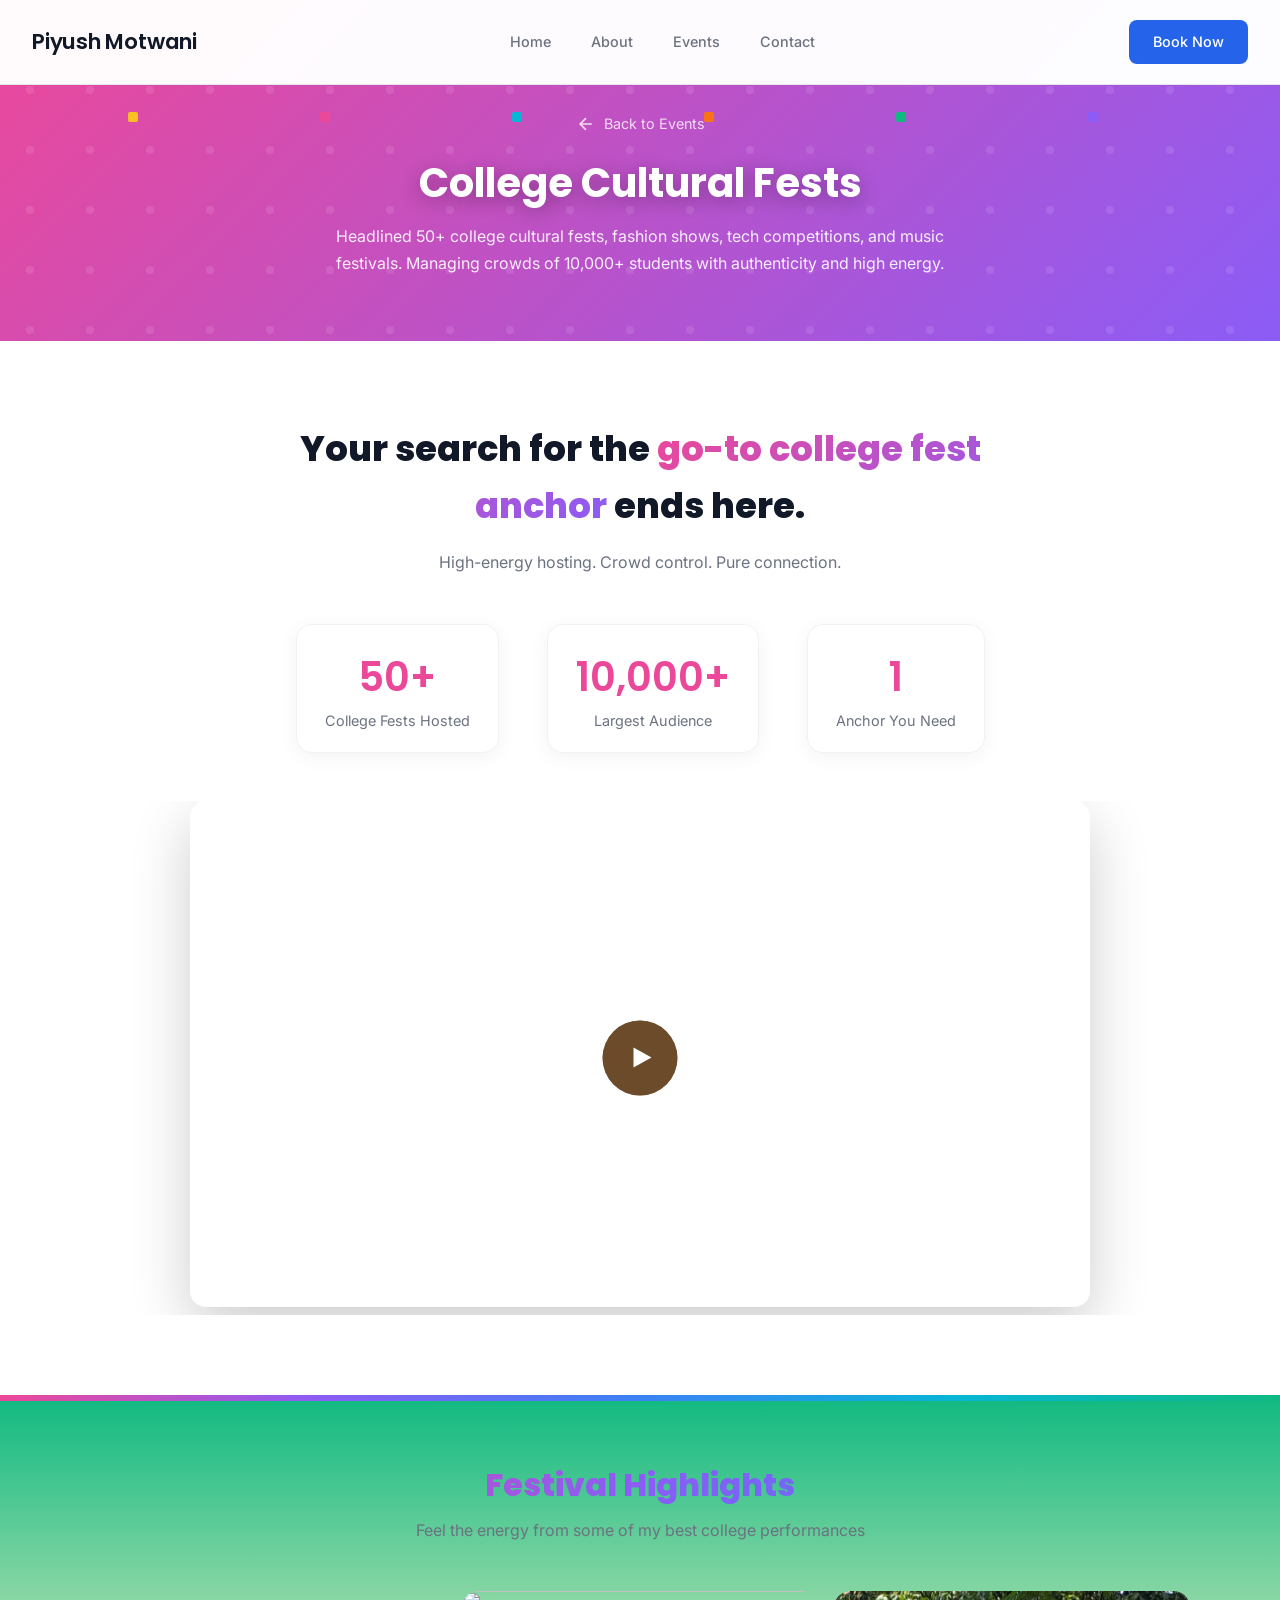
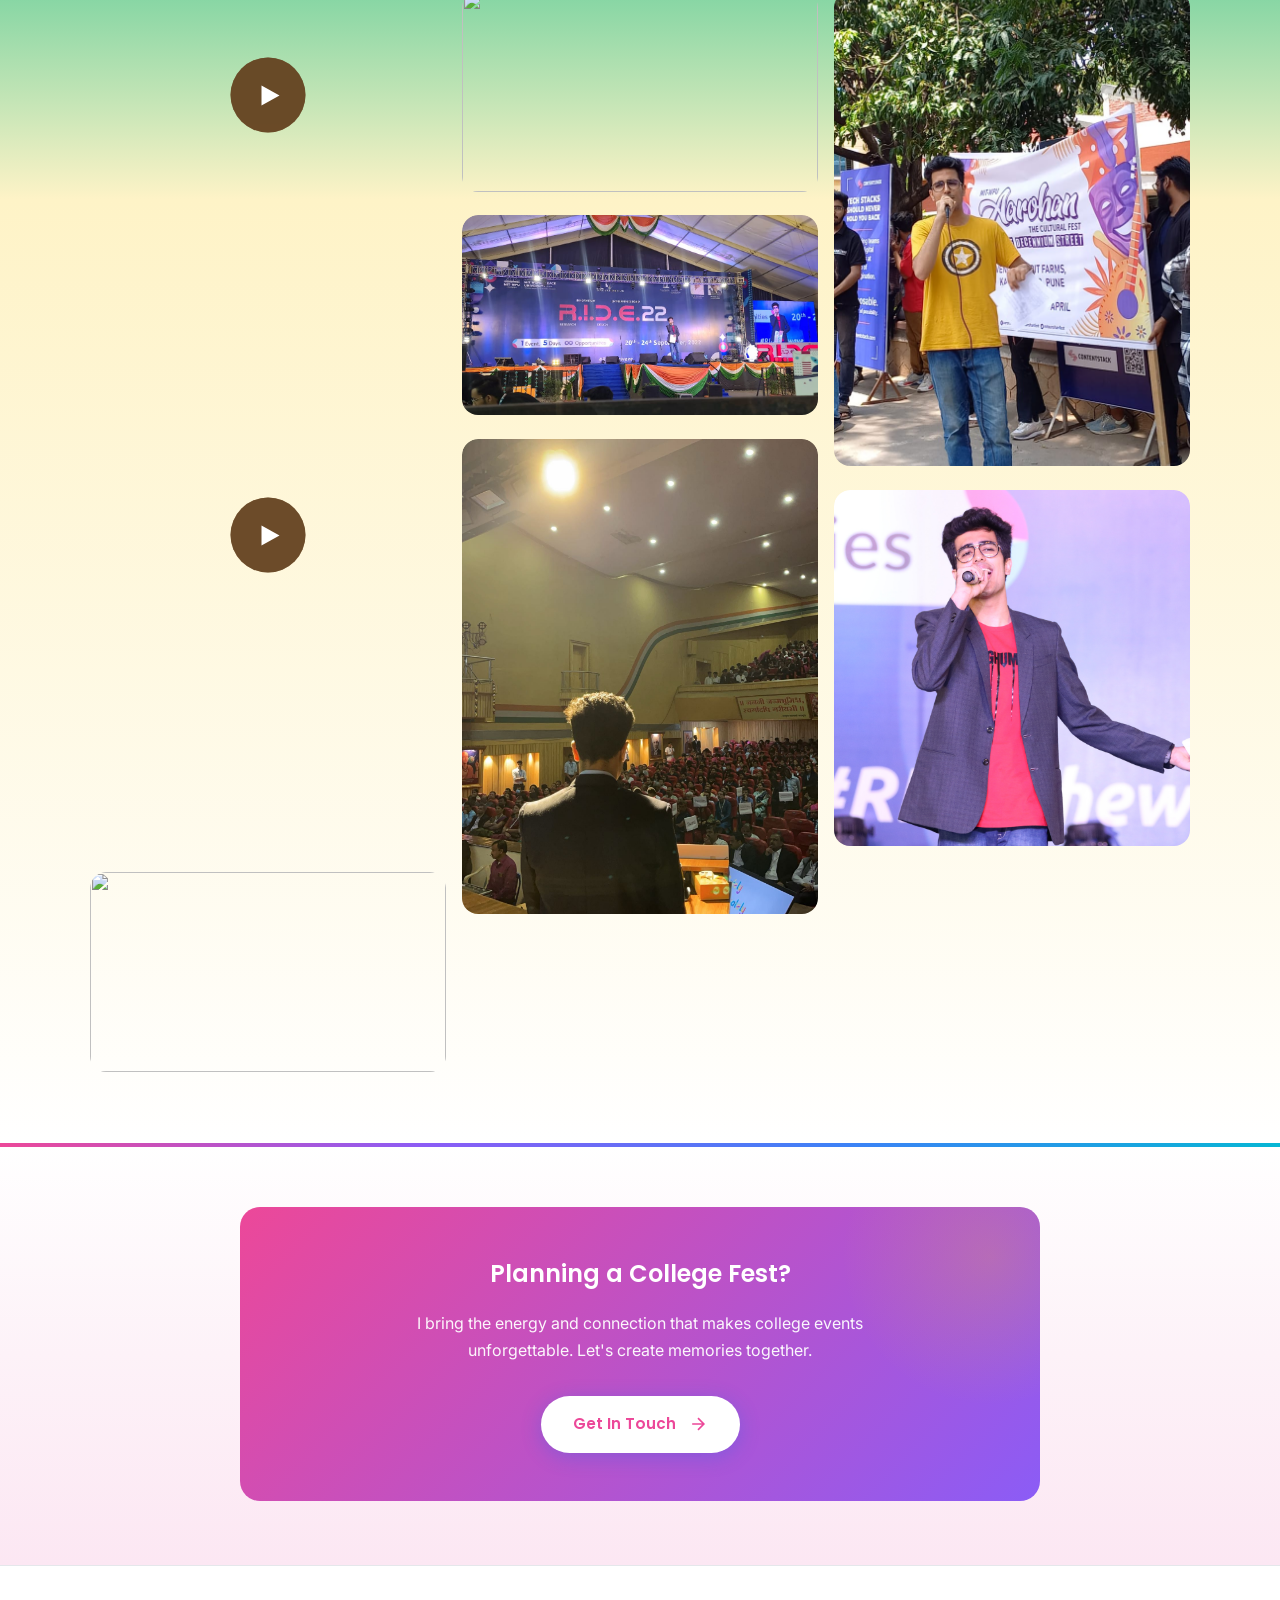
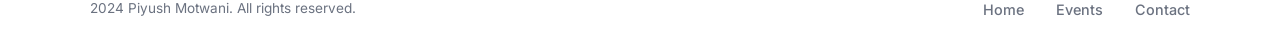
==== commit 431984f5: "new to college" ====
--- a/events/college-fests.html
+++ b/events/college-fests.html
@@ -690,22 +690,28 @@
     }
 
     /* PLAY BUTTON OVERLAY */
+    /* PLAY BUTTON */
     .play-button {
       position: absolute;
       top: 50%;
       left: 50%;
       transform: translate(-50%, -50%);
-      width: 70px;
-      height: 70px;
-      background: rgba(0, 0, 0, 0.6);
+      width: 75px;
+      height: 75px;
+      background: rgba(101, 67, 33, 0.9);
+      /* brown */
       border-radius: 50%;
       display: flex;
       align-items: center;
       justify-content: center;
       transition: 0.3s ease;
-    }
-
-    /* TRIANGLE ICON */
+      z-index: 2;
+
+      pointer-events: none;
+
+    }
+
+    /* TRIANGLE */
     .play-button::before {
       content: '';
       border-left: 18px solid white;
@@ -714,15 +720,49 @@
       margin-left: 5px;
     }
 
+    /* RIPPLE EFFECT */
+    .play-button::after {
+      content: '';
+      position: absolute;
+      width: 100%;
+      height: 100%;
+      background: rgba(101, 67, 33, 0.5);
+      border-radius: 50%;
+      animation: pulse 1.8s infinite;
+      z-index: -1;
+    }
+
+    /* PULSE ANIMATION */
+    @keyframes pulse {
+      0% {
+        transform: scale(1);
+        opacity: 0.6;
+      }
+
+      70% {
+        transform: scale(1.5);
+        opacity: 0;
+      }
+
+      100% {
+        transform: scale(1.5);
+        opacity: 0;
+      }
+    }
+
     /* HIDE BUTTON WHEN PLAYING */
     .video.playing .play-button {
       opacity: 0;
       pointer-events: none;
     }
 
-    /* HOVER EFFECT */
+    /* HOVER */
     .video:hover .play-button {
       transform: translate(-50%, -50%) scale(1.1);
+    }
+
+    .video.playing video {
+      cursor: pointer;
     }
   </style>
 </head>
@@ -801,9 +841,13 @@
 
       <!-- MAIN PROOF VIDEO -->
       <div class="main-video reveal-on-scroll">
-        <video src="/college_data/Goosebumps - Wait for it !.mp4" controls></video>
+        <div class="video" onclick="toggleVideo(event, this)">
+          <video preload="metadata">
+            <source src="/college_data/pronite.mp4">
+          </video>
+          <div class="play-button"></div>
+        </div>
       </div>
-
     </div>
   </section>
 
@@ -817,16 +861,16 @@
       <div class="fest-collage">
 
         <!-- LANDSCAPE VIDEO -->
-        <div class="video landscape-video">
-          <video preload="metadata" onclick="toggleVideo(event, this)">
-            <source src="/college_data/Anchoring MIT WPU Syntropy 2023 - Cultural Program.mp4">
+        <div class="video landscape-video" onclick="toggleVideo(event, this)">
+          <video preload="metadata">
+            <source src="/college_data/syntropy.mp4">
           </video>
           <div class="play-button"></div>
         </div>
 
         <!-- PORTRAIT VIDEO -->
-        <div class="video portrait-video">
-          <video preload="metadata" onclick="toggleVideo(event, this)">
+        <div class="video portrait-video" onclick="toggleVideo(event, this)">
+          <video preload="metadata">
             <source src="/college_data/texephyr.mp4">
           </video>
           <div class="play-button"></div>
@@ -901,29 +945,31 @@
       revealElements.forEach(el => observer.observe(el));
     });
 
-
-    function toggleVideo(event, video) {
-      event.stopPropagation();
-
-      const container = video.parentElement;
-
-      if (video.paused) {
-        // Pause others
-        document.querySelectorAll(".video video").forEach(v => {
-          v.pause();
-          v.parentElement.classList.remove("playing");
-          v.removeAttribute("controls");
-        });
-
-        video.play();
-        video.setAttribute("controls", true);
-        container.classList.add("playing");
-
-      } else {
-        video.pause();
-        container.classList.remove("playing");
-      }
-    }
+function toggleVideo(event, container) {
+  event.stopPropagation();
+
+  const video = container.querySelector("video");
+
+  // Pause all others
+  document.querySelectorAll(".video").forEach(v => {
+    const vid = v.querySelector("video");
+    if (vid !== video) {
+      vid.pause();
+      v.classList.remove("playing");
+      vid.removeAttribute("controls"); // ✅ remove controls from others
+    }
+  });
+
+  if (video.paused) {
+    video.play();
+    video.setAttribute("controls", true); // ✅ SHOW CONTROLS
+    container.classList.add("playing");
+  } else {
+    video.pause();
+    container.classList.remove("playing");
+    video.removeAttribute("controls"); // ✅ OPTIONAL: hide again on pause
+  }
+}
 
 
 
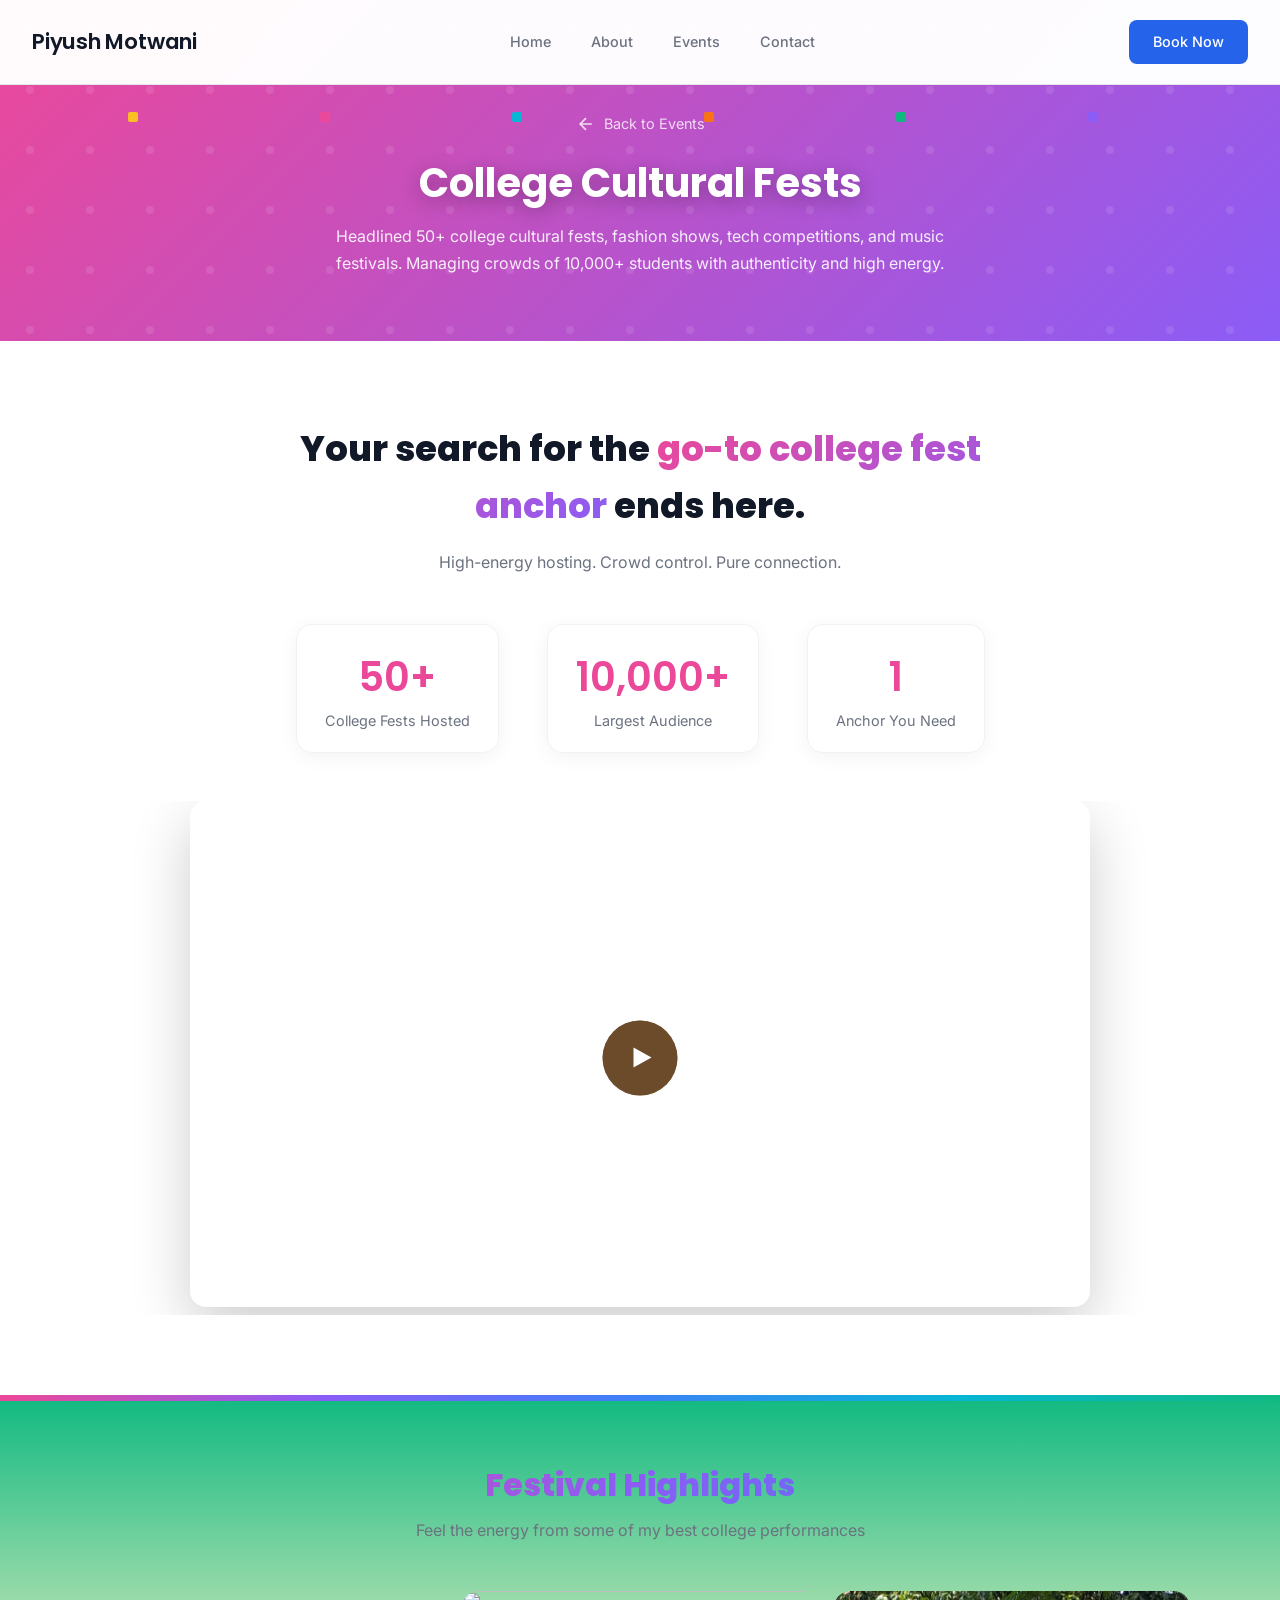
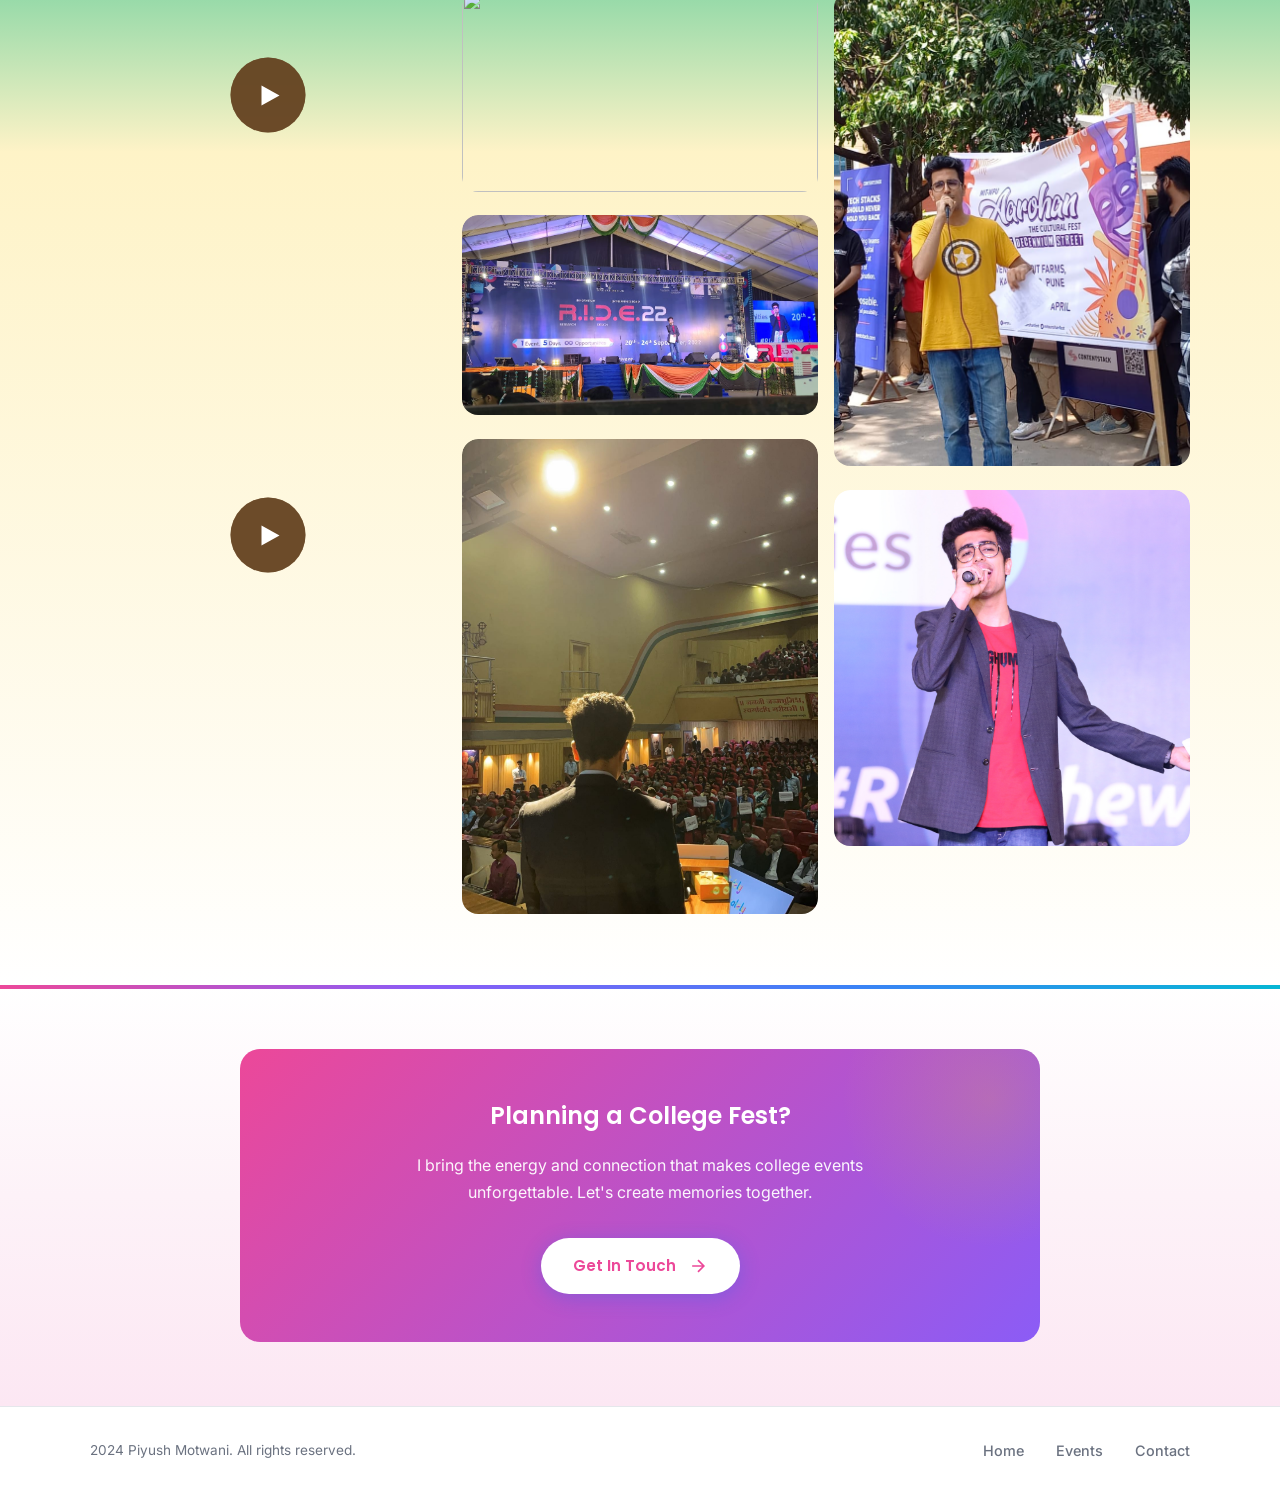
==== commit 3680f121: "new to collegess" ====
--- a/events/college-fests.html
+++ b/events/college-fests.html
@@ -877,7 +877,6 @@
         </div>
 
         <!-- LANDSCAPE IMAGES -->
-        <div class="photo landscape"><img src="/college_data/landscape1.jpg"></div>
         <div class="photo landscape"><img src="/college_data/landscape2.JPG"></div>
         <div class="photo landscape"><img src="/college_data/landscape3.jpeg"></div>
 
@@ -945,31 +944,31 @@
       revealElements.forEach(el => observer.observe(el));
     });
 
-function toggleVideo(event, container) {
-  event.stopPropagation();
-
-  const video = container.querySelector("video");
-
-  // Pause all others
-  document.querySelectorAll(".video").forEach(v => {
-    const vid = v.querySelector("video");
-    if (vid !== video) {
-      vid.pause();
-      v.classList.remove("playing");
-      vid.removeAttribute("controls"); // ✅ remove controls from others
-    }
-  });
-
-  if (video.paused) {
-    video.play();
-    video.setAttribute("controls", true); // ✅ SHOW CONTROLS
-    container.classList.add("playing");
-  } else {
-    video.pause();
-    container.classList.remove("playing");
-    video.removeAttribute("controls"); // ✅ OPTIONAL: hide again on pause
-  }
-}
+    function toggleVideo(event, container) {
+      event.stopPropagation();
+
+      const video = container.querySelector("video");
+
+      // Pause all others
+      document.querySelectorAll(".video").forEach(v => {
+        const vid = v.querySelector("video");
+        if (vid !== video) {
+          vid.pause();
+          v.classList.remove("playing");
+          vid.removeAttribute("controls"); // ✅ remove controls from others
+        }
+      });
+
+      if (video.paused) {
+        video.play();
+        video.setAttribute("controls", true); // ✅ SHOW CONTROLS
+        container.classList.add("playing");
+      } else {
+        video.pause();
+        container.classList.remove("playing");
+        video.removeAttribute("controls"); // ✅ OPTIONAL: hide again on pause
+      }
+    }
 
 
 
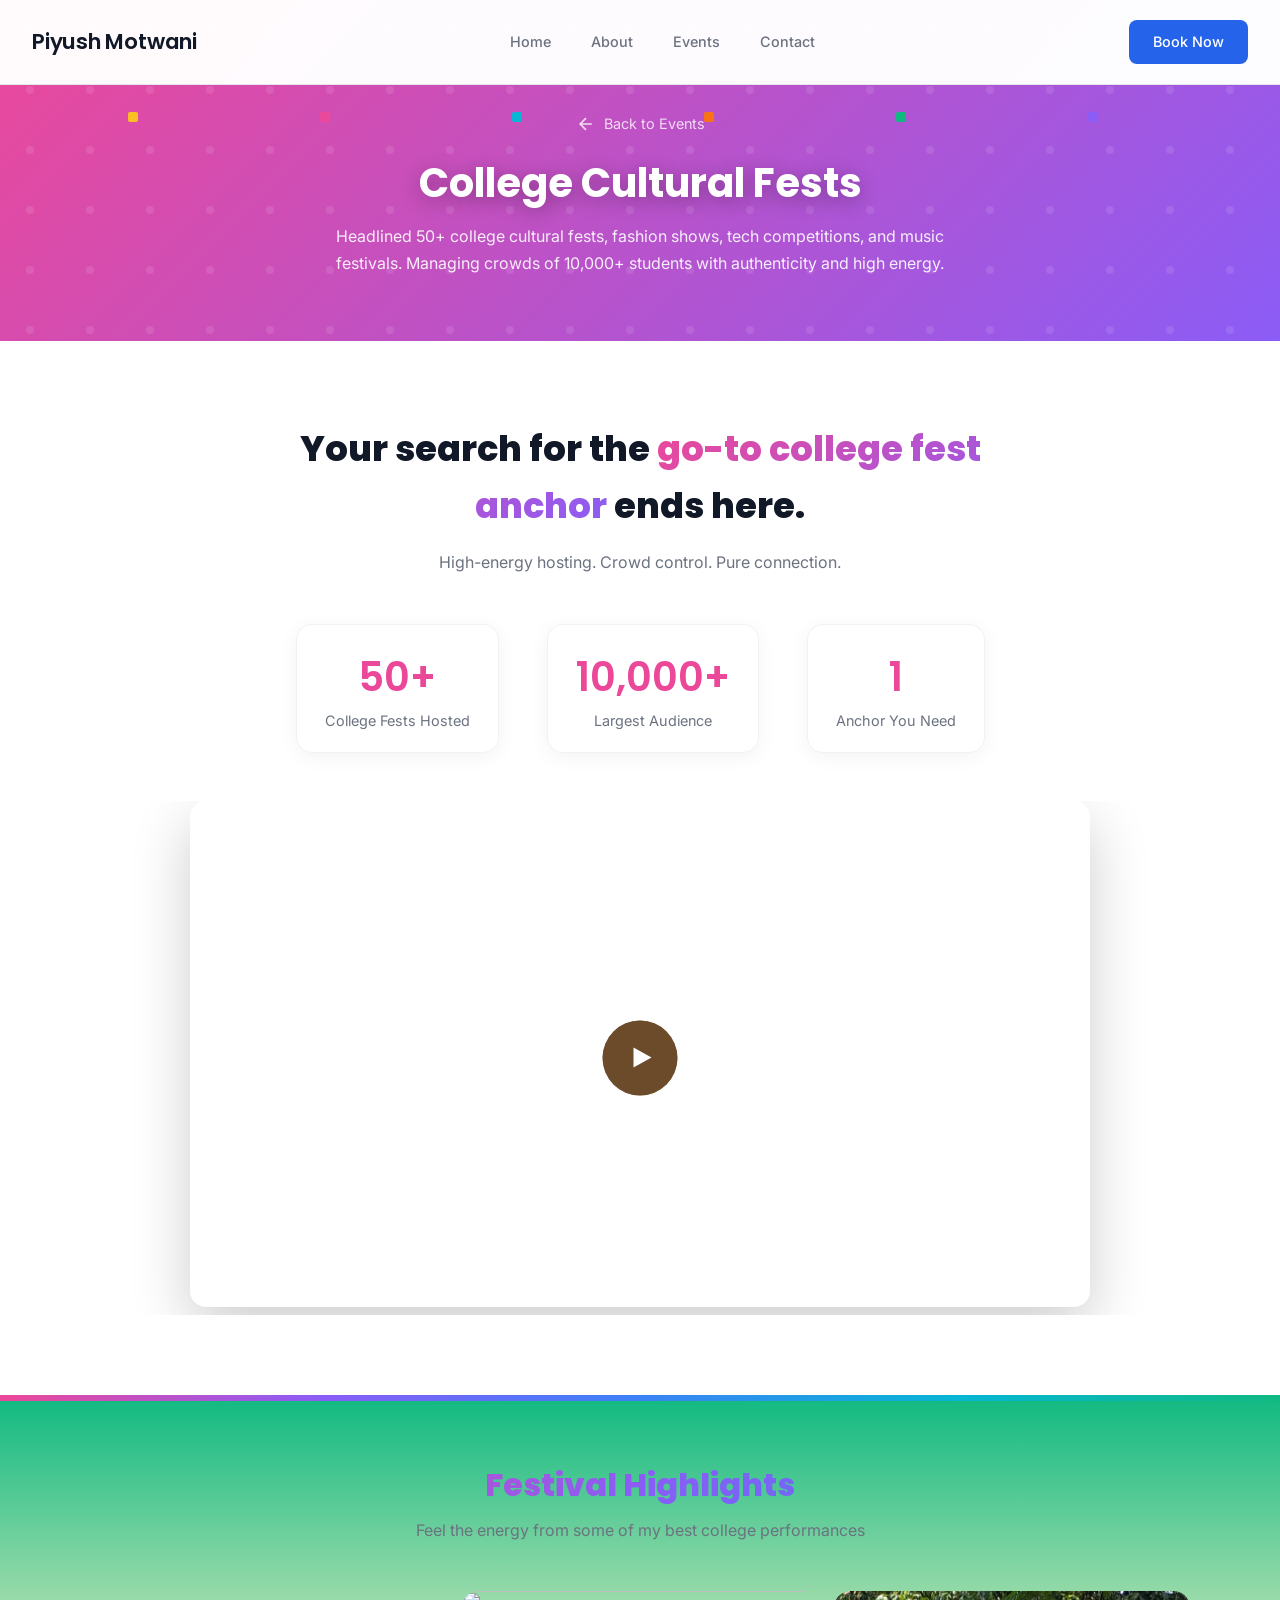
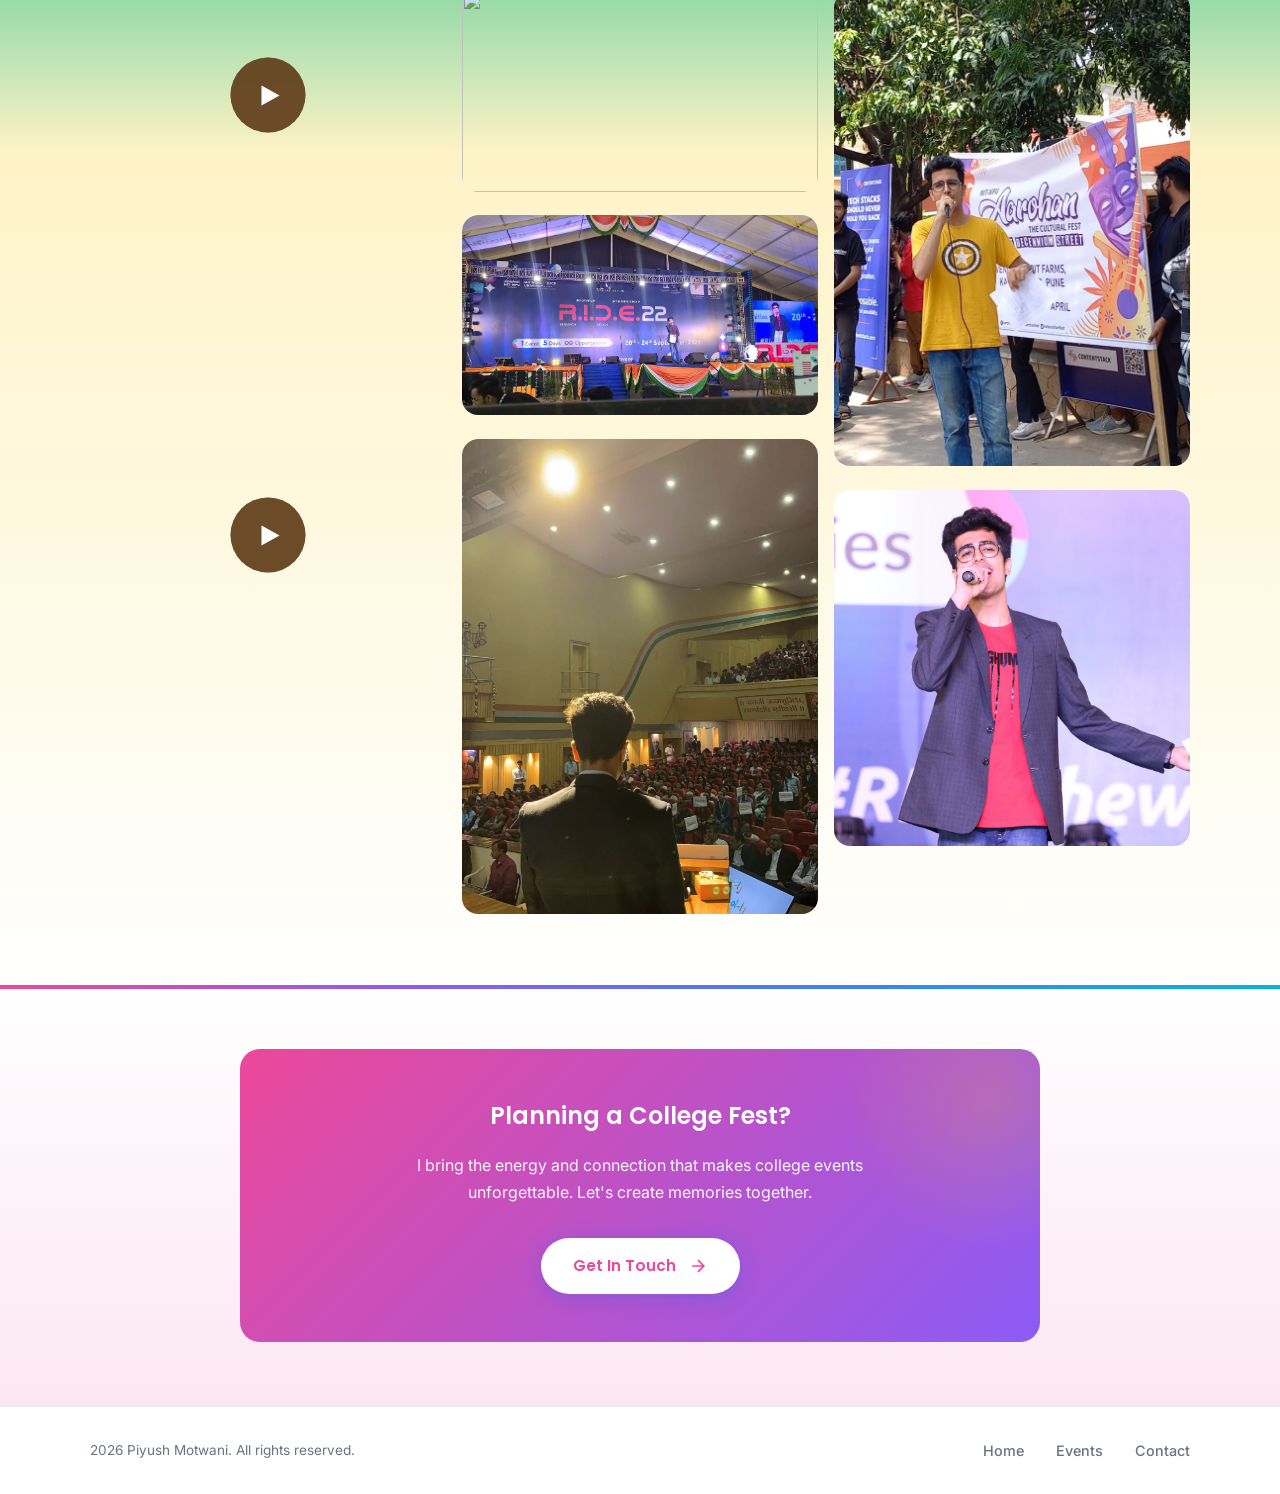
==== commit 31dd0bf9: "footer corrected" ====
--- a/events/college-fests.html
+++ b/events/college-fests.html
@@ -10,6 +10,7 @@
   <meta name="keywords"
     content="College Fest, Cultural Events, College Host, Campus Events, Youth Events, Student Events">
   <link rel="preconnect" href="https://fonts.googleapis.com">
+  <link rel="icon" type="image/png" href="../mic.png">
   <link rel="preconnect" href="https://fonts.gstatic.com" crossorigin>
   <link
     href="https://fonts.googleapis.com/css2?family=Poppins:wght@400;500;600;700;800&family=Inter:wght@400;500;600&display=swap"
@@ -910,7 +911,7 @@
 
   <footer>
     <div class="footer-content">
-      <p class="copyright">2024 Piyush Motwani. All rights reserved.</p>
+      <p class="copyright">2026 Piyush Motwani. All rights reserved.</p>
       <div class="footer-links">
         <a href="../index.html#home">Home</a>
         <a href="../index.html#events">Events</a>
--- a/style.css
+++ b/style.css
@@ -445,7 +445,7 @@
   font-family: 'Poppins', sans-serif;
   font-size: 0.85rem;
   font-weight: 600;
-  letter-spacing: 2px;
+  letter-spacing: 1px;
   text-transform: uppercase;
   margin-bottom: 1.5rem;
   display: inline-block;
